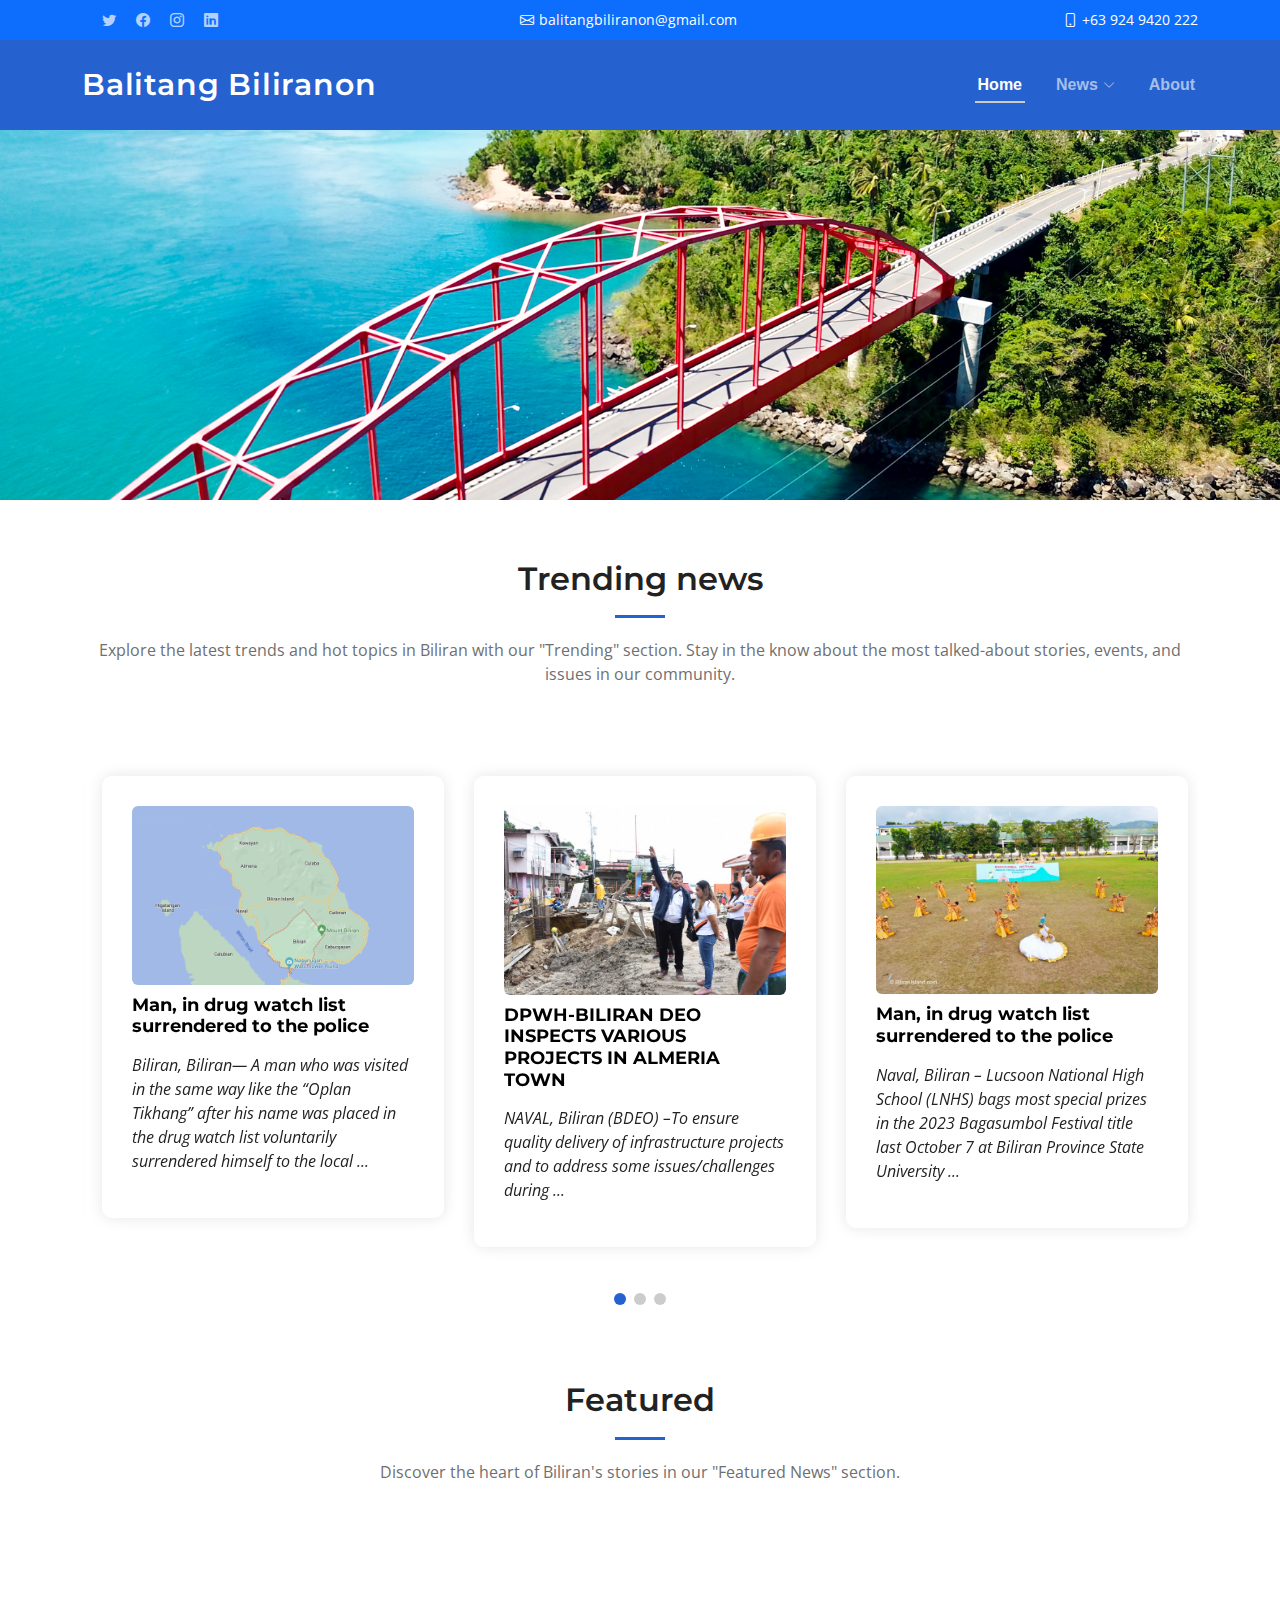
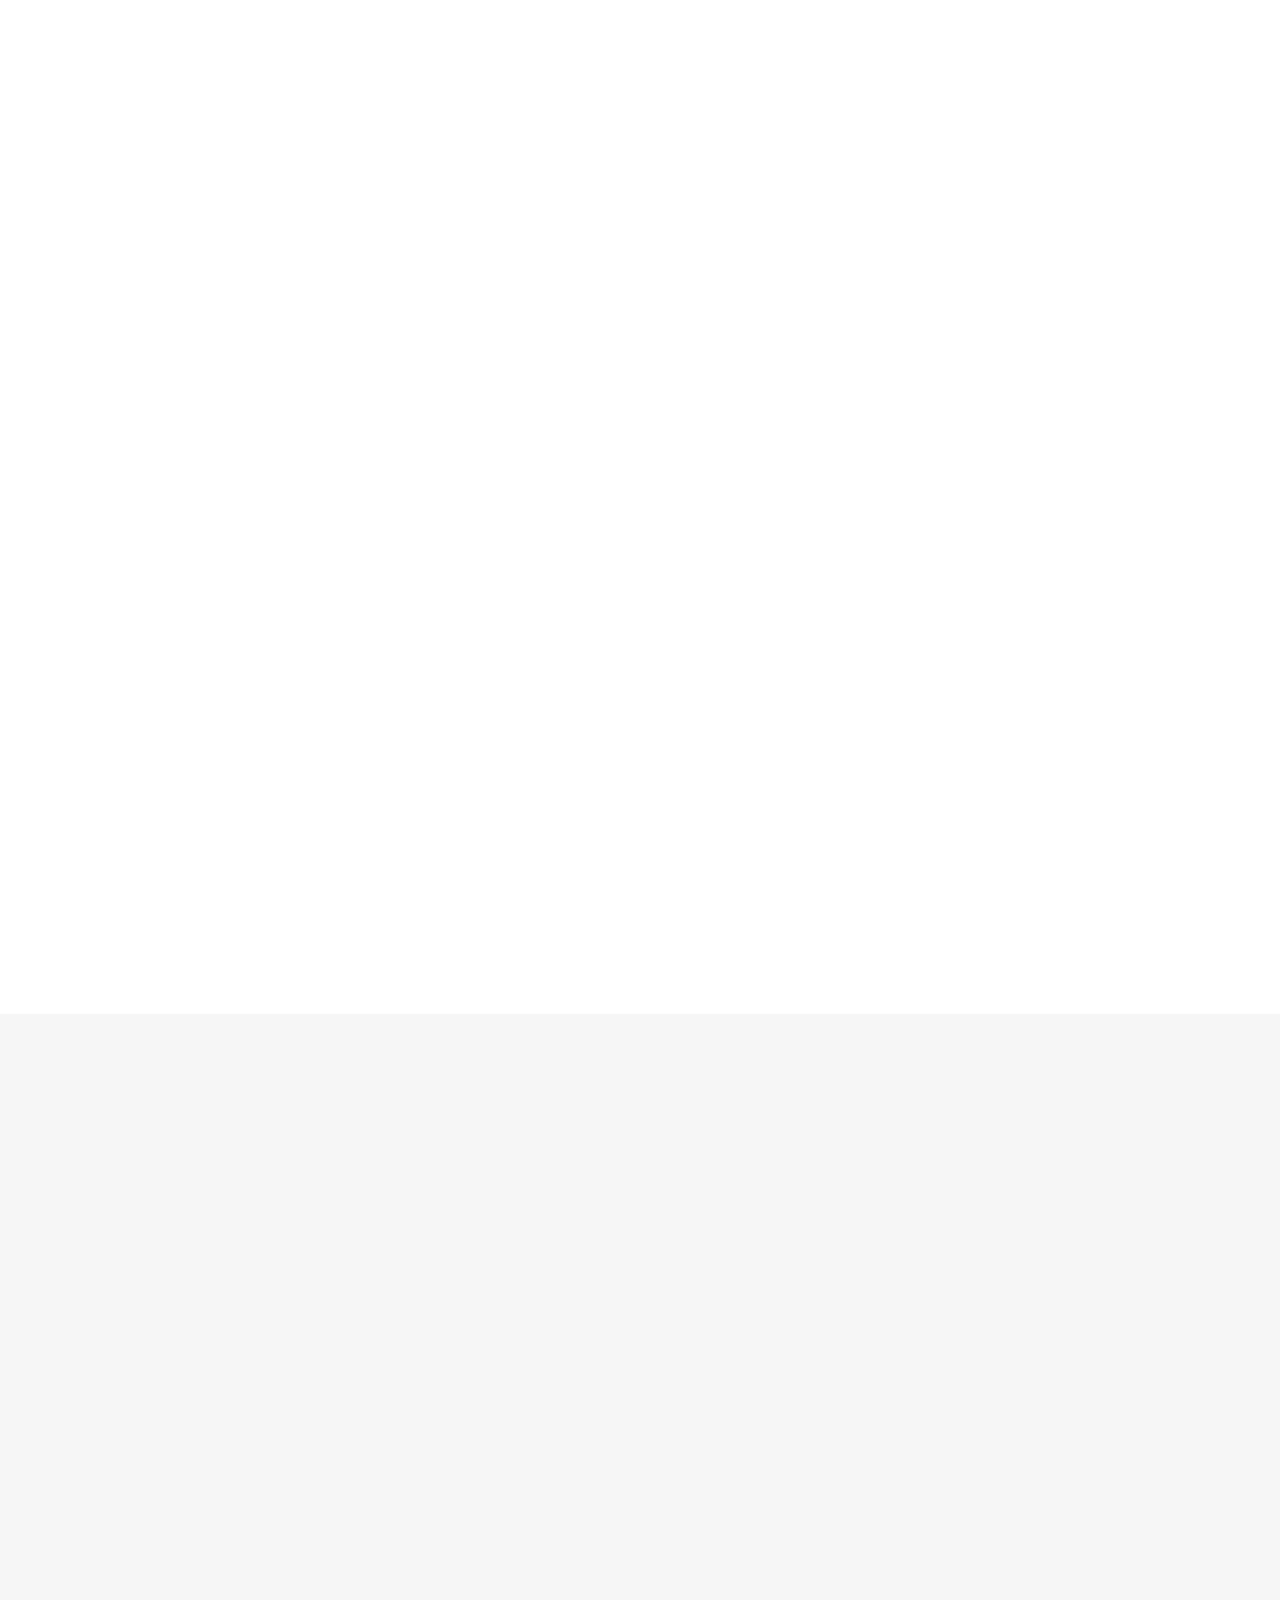
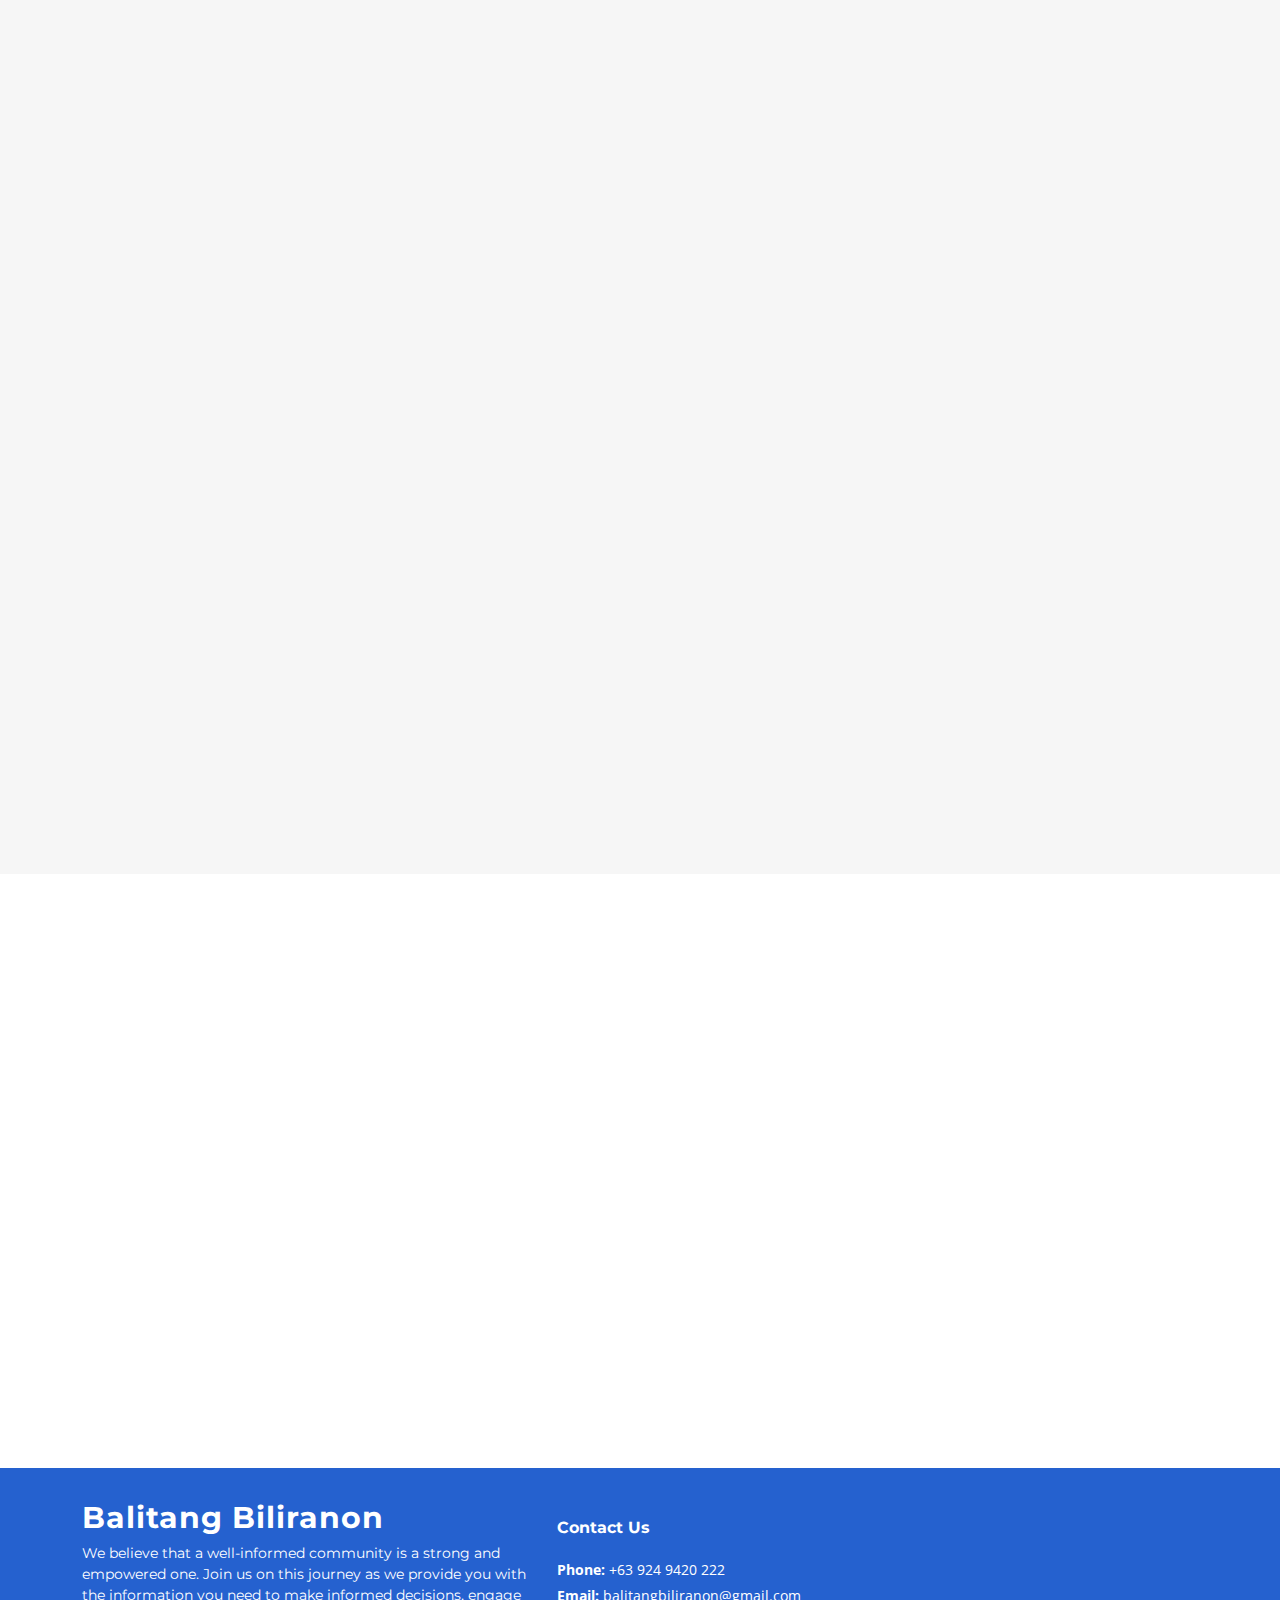
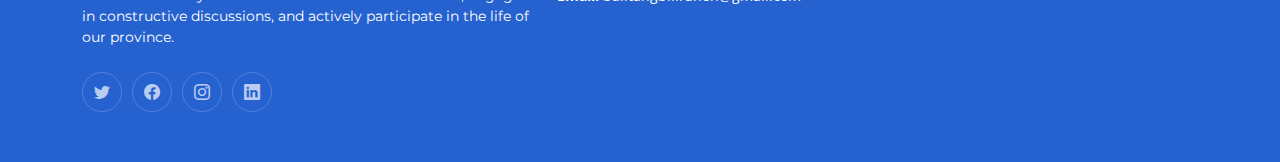
==== index.html @ 6f487ef2 "update" ====
<!DOCTYPE html>
<html lang="en">

<head>
  <meta charset="utf-8">
  <meta content="width=device-width, initial-scale=1.0" name="viewport">

  <title>Balitan Biliranon</title>
  <meta content="" name="description">
  <meta content="" name="keywords">

  <!-- Favicons -->
  <link href="assets/img/favicon.png" rel="icon">
  <link href="assets/img/apple-touch-icon.png" rel="apple-touch-icon">

  <!-- Google Fonts -->
  <link rel="preconnect" href="https://fonts.googleapis.com">
  <link rel="preconnect" href="https://fonts.gstatic.com" crossorigin>
  <link href="https://fonts.googleapis.com/css2?family=Open+Sans:ital,wght@0,300;0,400;0,500;0,600;0,700;1,300;1,400;1,600;1,700&family=Montserrat:ital,wght@0,300;0,400;0,500;0,600;0,700;1,300;1,400;1,500;1,600;1,700&family=Raleway:ital,wght@0,300;0,400;0,500;0,600;0,700;1,300;1,400;1,500;1,600;1,700&display=swap" rel="stylesheet">

  <!-- Vendor CSS Files -->
  <link href="assets/vendor/bootstrap/css/bootstrap.min.css" rel="stylesheet">
  <link href="assets/vendor/bootstrap-icons/bootstrap-icons.css" rel="stylesheet">
  <link href="assets/vendor/aos/aos.css" rel="stylesheet">
  <link href="assets/vendor/glightbox/css/glightbox.min.css" rel="stylesheet">
  <link href="assets/vendor/swiper/swiper-bundle.min.css" rel="stylesheet">

  <!-- Template Main CSS File -->
  <link href="assets/css/main.css" rel="stylesheet">


  <!-- =======================================================
  * Template Name: Impact
  * Updated: Sep 18 2023 with Bootstrap v5.3.2
  * Template URL: https://bootstrapmade.com/impact-bootstrap-business-website-template/
  * Author: BootstrapMade.com
  * License: https://bootstrapmade.com/license/
  ======================================================== -->
</head>

<body>

  <!-- ======= Header ======= -->
  <section id="topbar" class="topbar d-flex align-items-center bg-primary">
    <div class="container d-flex justify-content-center  justify-content-md-between">
      <div class="social-links d-none d-md-flex align-items-center">
        <a href="#" class="twitter"><i class="bi bi-twitter"></i></a>
        <a href="#" class="facebook"><i class="bi bi-facebook"></i></a>
        <a href="#" class="instagram"><i class="bi bi-instagram"></i></a>
        <a href="#" class="linkedin"><i class="bi bi-linkedin"></i></i></a>
      </div>
      <div class="contact-info d-flex align-items-center">
        <i class="bi bi-envelope d-flex align-items-center"><a href="probinsyangmalipayon@gmail.com">balitangbiliranon@gmail.com</a></i>
      </div>
      <div class="contact-info d-flex align-items-center">
        <i class="bi bi-phone d-flex align-items-center ms-4"><span>+63 924 9420 222</span></i>
      </div>
   
    </div>
  </section><!-- End Top Bar -->

  <header id="header" class="header d-flex align-items-center">

    <div class="container-fluid container-xl d-flex align-items-center justify-content-between">
      <a href="index.html" class="logo d-flex align-items-center">
        <!-- Uncomment the line below if you also wish to use an image logo -->
        <!-- <img src="assets/img/logo.png" alt=""> -->
        <h1>Balitang Biliranon<span></span></h1>
      </a>
      
     
      <nav id="navbar" class="navbar">
        <ul>
          <li><a href="#home">Home</a></li>
         
          <li class="dropdown"><a href="#"><span>News</span> <i class="bi bi-chevron-down dropdown-indicator"></i></a>
            <ul>
              <li><a href="#trending">Trending</a></li>
              <li><a href="#featured">Featured News</a></li>
              <li><a href="#news">All News</a></li>
            </ul>
          </li>
          <li><a href="#about">About</a></li>
        </ul>
      </nav><!-- .navbar -->

      <i class="mobile-nav-toggle mobile-nav-show bi bi-list"></i>
      <i class="mobile-nav-toggle mobile-nav-hide d-none bi bi-x"></i>

    </div>
  </header><!-- End Header -->
  <!-- End Header -->

  <main id="main">

    <!-- ======= Breadcrumbs ======= -->
    
      <div class="breadcrumbs" id="home">
      <div class="page-header d-flex align-items-center" style="background-image: url('assets/img/biliran.jpg');background-repeat: no-repeat;background-size:cover;background-position:center">
        <div class="container position-relative">
          <div class="row d-flex justify-content-center">
            <div class="col-lg-6 text-center" style="height: 250px;">
            </div>
          </div>
        </div>
      </div>

    </div><!-- End Breadcrumbs -->

     <!-- ======= Testimonials Section ======= -->
     <section id="trending" class="testimonials">
      <div class="container" data-aos="fade-up">

        <div class="section-header">
          <h2>Trending news</h2>
          <p>Explore the latest trends and hot topics in Biliran with our "Trending" section. Stay in the know about the most talked-about stories, events, and issues in our community.</p>
        </div>

        <div class="slides-3 swiper" data-aos="fade-up" data-aos-delay="100">
          <div class="swiper-wrapper">

            <div class="swiper-slide">
              <div class="testimonial-wrap">
                <div class="testimonial-item">
                  <div class="d-flex align-items-center">
                    <div class="img-fluid">
                      <a href="">
                      <img src="assets/img/news1.png" class=" flex-shrink-0 img-fluid rounded" alt="">
                      </a>
                    </div>
                    <div>
                     
                    </div>
                  </div>
                  <h3>Man, in drug watch list surrendered to the police</h3>

                  <p>
                    Biliran, Biliran— A man who was visited in the same way like the “Oplan Tikhang” after his name was placed in the drug watch list voluntarily surrendered himself to the local ...
                  </p>
                </div>
              </div>
            </div><!-- End testimonial item -->

            <div class="swiper-slide">
              <div class="testimonial-wrap">
                <div class="testimonial-item">
                  <div class="d-flex align-items-center">
                    <div class="img-fluid">
                      <a href="">
                        <img src="assets/img/news2.jpeg" class=" flex-shrink-0 img-fluid rounded" alt="">
                      </a>

                    </div>
                    <div>
                     
                    </div>
                  </div>
                  <h3>DPWH-BILIRAN DEO INSPECTS VARIOUS PROJECTS IN ALMERIA TOWN</h3>

                  <p>
                    NAVAL, Biliran (BDEO) –To ensure quality delivery of infrastructure projects and to address some issues/challenges during ...
                  </p>
                </div>
              </div>
            </div><!-- End testimonial item -->

            <div class="swiper-slide">
              <div class="testimonial-wrap">
                <div class="testimonial-item">
                  <div class="d-flex align-items-center">
                    <div class="img-fluid">
                      <a href="">
                        <img src="assets/img/news3.jpg" class=" flex-shrink-0 img-fluid rounded" alt="">
                      </a>

                    </div>
                    <div>
                     
                    </div>
                  </div>
                  <h3>Man, in drug watch list surrendered to the police</h3>

                  <p>
                    Naval, Biliran – Lucsoon National High School (LNHS) bags most special prizes in the 2023 Bagasumbol Festival title last October 7 at Biliran Province State University ...
                  </p>
                </div>
              </div>
            </div><!-- End testimonial item -->

          </div>
          <div class="swiper-pagination"></div>
        </div>

      </div>
    </section><!-- End Testimonials Section -->

    <!-- ======= Blog Section ======= -->

    <div class="section-header">
      <h2>Featured</h2>
      <p>Discover the heart of Biliran's stories in our "Featured News" section.</p>
    </div>
    <section id="featured" class="blog">
      <div class="container" data-aos="fade-up">

        <div class="row gy-4 posts-list">

          <div class="col-xl-4 col-md-6">
            <article>

              <div class="post-img">
                <img src="assets/img/news3.jpg" alt="" class="img-fluid">
              </div>

              <p class="post-category">Entertainment</p>

              <h2 class="title">
                <a href="blog-details.html">LNHS wins most special awards in Bagasumbol Festival 2023</a>
              </h2>

              <div class="d-flex align-items-center">
                <div class="post-meta">
                  <p class="post-date">
                    <time datetime="2022-01-01">Feb 14, 2022</time>
                  </p>
                </div>
              </div>

            </article>
          </div><!-- End post list item -->

          <div class="col-xl-4 col-md-6">
            <article>

              <div class="post-img">
                <img src="assets/img/news2.jpeg" alt="" class="img-fluid">
              </div>

              <p class="post-category">Politics</p>

              <h2 class="title">
                <a href="blog-details.html">DPWH-BILIRAN DEO INSPECTS VARIOUS PROJECTS IN ALMERIA TOWN</a>
              </h2>

              <div class="d-flex align-items-center">
                <div class="post-meta">
                  <p class="post-date">
                    <time datetime="2022-01-01">Feb 14, 2022</time>
                  </p>
                </div>
              </div>

            </article>
          </div><!-- End post list item -->

          <div class="col-xl-4 col-md-6">
            <article>

              <div class="post-img">
                <img src="assets/img/news1.png" alt="" class="img-fluid">
              </div>

              <p class="post-category">Crime news</p>

              <h2 class="title">
                <a href="blog-details.html">Man, in drug watch list surrendered to the police</a>
              </h2>

              <div class="d-flex align-items-center">
                <div class="post-meta">
                  <p class="post-date">
                    <time datetime="2022-01-01">Feb 14, 2022</time>
                  </p>
                </div>
              </div>

            </article>
          </div><!-- End post list item -->

          <div class="col-xl-4 col-md-6">
            <article>

              <div class="post-img">
                <img src="assets/img/news3.jpg" alt="" class="img-fluid">
              </div>

              <p class="post-category">Entertainment</p>

              <h2 class="title">
                <a href="blog-details.html">LNHS wins most special awards in Bagasumbol Festival 2023</a>
              </h2>

              <div class="d-flex align-items-center">
                <div class="post-meta">
                  <p class="post-date">
                    <time datetime="2022-01-01">Feb 14, 2022</time>
                  </p>
                </div>
              </div>

            </article>
          </div><!-- End post list item -->

          <div class="col-xl-4 col-md-6">
            <article>

              <div class="post-img">
                <img src="assets/img/news2.jpeg" alt="" class="img-fluid">
              </div>

              <p class="post-category">Politics</p>

              <h2 class="title">
                <a href="blog-details.html">DPWH-BILIRAN DEO INSPECTS VARIOUS PROJECTS IN ALMERIA TOWN</a>
              </h2>

              <div class="d-flex align-items-center">
                <div class="post-meta">
                  <p class="post-date">
                    <time datetime="2022-01-01">Feb 14, 2022</time>
                  </p>
                </div>
              </div>

            </article>
          </div><!-- End post list item -->

          <div class="col-xl-4 col-md-6">
            <article>

              <div class="post-img">
                <img src="assets/img/news1.png" alt="" class="img-fluid">
              </div>

              <p class="post-category">Crime news</p>

              <h2 class="title">
                <a href="blog-details.html">Man, in drug watch list surrendered to the police</a>
              </h2>

              <div class="d-flex align-items-center">
                <div class="post-meta">
                  <p class="post-date">
                    <time datetime="2022-01-01">Feb 14, 2022</time>
                  </p>
                </div>
              </div>

            </article>
          </div><!-- End post list item -->


      
          
        </div><!-- End blog posts list -->


      </div>
    </section><!-- End Blog Section -->

     <!-- ======= Our Services Section ======= -->
     <section id="news" class="services sections-bg">
      <div class="container" data-aos="fade-up">

        <div class="section-header">
          <h2>All News</h2>
          <p>Our "All News" section is your source for an extensive collection of stories that covers all things within Biliran province.</p>
        </div>

        <div class="row gy-4" data-aos="fade-up" data-aos-delay="100">

          <div class="col-lg-4 col-md-6">
            <div class="service-item  position-relative">
              <div class="post-img">
                <a href="">
                  <img src="assets/img/news3.jpg" class="img-fluid rounded" alt="">
                </a>
              </div>
              <h3 class="mt-3">LNHS wins most special awards in Bagasumbol Festival 2023</h3>
              <p>  Naval, Biliran – Lucsoon National High School (LNHS) bags most special prizes in the 2023 Bagasumbol Festival title last October 7 at Biliran Province State University ...</p>
              <a href="blog-details.html" class="readmore stretched-link">Read more <i class="bi bi-arrow-right"></i></a>
            </div>
          </div><!-- End Service Item -->

          <div class="col-lg-4 col-md-6">
            <div class="service-item  position-relative">
              <div class="post-img">
                <a href="">
                  <img src="assets/img/news3.jpg" class="img-fluid rounded" alt="">
                </a>
              </div>
              <h3 class="mt-3">LNHS wins most special awards in Bagasumbol Festival 2023</h3>
              <p>  Naval, Biliran – Lucsoon National High School (LNHS) bags most special prizes in the 2023 Bagasumbol Festival title last October 7 at Biliran Province State University ...</p>
              <a href="blog-details.html" class="readmore stretched-link">Read more <i class="bi bi-arrow-right"></i></a>
            </div>
          </div><!-- End Service Item -->

          <div class="col-lg-4 col-md-6">
            <div class="service-item  position-relative">
              <div class="post-img">
                <a href="">
                  <img src="assets/img/news3.jpg" class="img-fluid rounded" alt="">
                </a>
              </div>
              <h3 class="mt-3">LNHS wins most special awards in Bagasumbol Festival 2023</h3>
              <p>  Naval, Biliran – Lucsoon National High School (LNHS) bags most special prizes in the 2023 Bagasumbol Festival title last October 7 at Biliran Province State University ...</p>
              <a href="blog-details.html" class="readmore stretched-link">Read more <i class="bi bi-arrow-right"></i></a>
            </div>
          </div><!-- End Service Item -->

          <div class="col-lg-4 col-md-6">
            <div class="service-item  position-relative">
              <div class="post-img">
                <a href="">
                  <img src="assets/img/news3.jpg" class="img-fluid rounded" alt="">
                </a>
              </div>
              <h3 class="mt-3">LNHS wins most special awards in Bagasumbol Festival 2023</h3>
              <p>  Naval, Biliran – Lucsoon National High School (LNHS) bags most special prizes in the 2023 Bagasumbol Festival title last October 7 at Biliran Province State University ...</p>
              <a href="blog-details.html" class="readmore stretched-link">Read more <i class="bi bi-arrow-right"></i></a>
            </div>
          </div><!-- End Service Item -->

          <div class="col-lg-4 col-md-6">
            <div class="service-item  position-relative">
              <div class="post-img">
                <a href="">
                  <img src="assets/img/news3.jpg" class="img-fluid rounded" alt="">
                </a>
              </div>
              <h3 class="mt-3">LNHS wins most special awards in Bagasumbol Festival 2023</h3>
              <p>  Naval, Biliran – Lucsoon National High School (LNHS) bags most special prizes in the 2023 Bagasumbol Festival title last October 7 at Biliran Province State University ...</p>
              <a href="blog-details.html" class="readmore stretched-link">Read more <i class="bi bi-arrow-right"></i></a>
            </div>
          </div><!-- End Service Item -->

          <div class="col-lg-4 col-md-6">
            <div class="service-item  position-relative">
              <div class="post-img">
                <a href="">
                  <img src="assets/img/news3.jpg" class="img-fluid rounded" alt="">
                </a>
              </div>
              <h3 class="mt-3">LNHS wins most special awards in Bagasumbol Festival 2023</h3>
              <p>  Naval, Biliran – Lucsoon National High School (LNHS) bags most special prizes in the 2023 Bagasumbol Festival title last October 7 at Biliran Province State University ...</p>
              <a href="blog-details.html" class="readmore stretched-link">Read more <i class="bi bi-arrow-right"></i></a>
            </div>
          </div><!-- End Service Item -->

        </div>

      </div>
    </section><!-- End Our Services Section -->

    <!-- ======= About Us Section ======= -->
    <section id="about" class="about">
      <div class="container" data-aos="fade-up">

        <div class="section-header">
          <h2>About Us</h2>
          <p>Welcome to Balitang Biliran, your trusted source for the latest news and updates from the beautiful province of Biliran. We are dedicated to bringing you timely and accurate news coverage, spotlighting the heart and soul of this vibrant community.</p>
       
         
        </div>
        <div class="section-body text-secondary">
          <h5>What We Cover</h5>
          <ul class="fs-5 lh-lg">
            <li>Local News: Stay up to date with the latest developments in Biliran, from local government updates to community events and initiatives.</li>
            <li>Regional Highlights: We keep you informed about broader regional issues that affect our province and its people.</li>
            <li>National Relevance: Our coverage extends to national news that has an impact on Biliran and its residents.</li>
            <li>Community Voices: We value the stories and voices of our community members, showcasing the diversity and richness of Biliran's culture.</li>
          </ul>
        </div>

      </div>
    </section><!-- End About Us Section -->

  </main><!-- End #main -->

  <!-- ======= Footer ======= -->
  <footer id="footer" class="footer">

    <div class="container">
      <div class="row gy-4">
        <div class="col-lg-5 col-md-12 footer-info">
          <a href="index.html" class="logo d-flex align-items-center">
            <span>Balitang Biliranon</span>
          </a>
          <p>We believe that a well-informed community is a strong and empowered one. Join us on this journey as we provide you with the information you need to make informed decisions, engage in constructive discussions, and actively participate in the life of our province.</p>
          <div class="social-links d-flex mt-4">
            <a href="#" class="twitter"><i class="bi bi-twitter"></i></a>
            <a href="#" class="facebook"><i class="bi bi-facebook"></i></a>
            <a href="#" class="instagram"><i class="bi bi-instagram"></i></a>
            <a href="#" class="linkedin"><i class="bi bi-linkedin"></i></a>
          </div>
        </div>

   

        <div class="col-lg-3 col-md-12 footer-contact text-center text-md-start">
          <h4>Contact Us</h4>
          <p>
            
            <strong>Phone:</strong> +63 924 9420 222<br>
            <strong>Email:</strong> balitangbiliranon@gmail.com<br>
          </p>

        </div>

      </div>
    </div>
<!-- 
    <div class="container mt-4">
      <div class="copyright">
        &copy; Copyright <strong><span>Impact</span></strong>. All Rights Reserved
      </div>
      <div class="credits"> -->
        <!-- All the links in the footer should remain intact. -->
        <!-- You can delete the links only if you purchased the pro version. -->
        <!-- Licensing information: https://bootstrapmade.com/license/ -->
        <!-- Purchase the pro version with working PHP/AJAX contact form: https://bootstrapmade.com/impact-bootstrap-business-website-template/ -->
        <!-- Designed by <a href="https://bootstrapmade.com/">BootstrapMade</a>
      </div>
    </div> -->

  </footer><!-- End Footer -->
  <!-- End Footer -->

  <!-- <a href="#" class="scroll-top d-flex align-items-center justify-content-center border shadow"><i class="bi bi-arrow-up-short text-danger"></i></a> -->

  <!-- <div id="preloader"></div> -->

  <!-- Vendor JS Files -->
  <script src="assets/vendor/bootstrap/js/bootstrap.bundle.min.js"></script>
  <script src="assets/vendor/aos/aos.js"></script>
  <script src="assets/vendor/glightbox/js/glightbox.min.js"></script>
  <script src="assets/vendor/purecounter/purecounter_vanilla.js"></script>
  <script src="assets/vendor/swiper/swiper-bundle.min.js"></script>
  <script src="assets/vendor/isotope-layout/isotope.pkgd.min.js"></script>
  <script src="assets/vendor/php-email-form/validate.js"></script>

  <!-- Template Main JS File -->
  <script src="assets/js/main.js"></script>

</body>

</html>
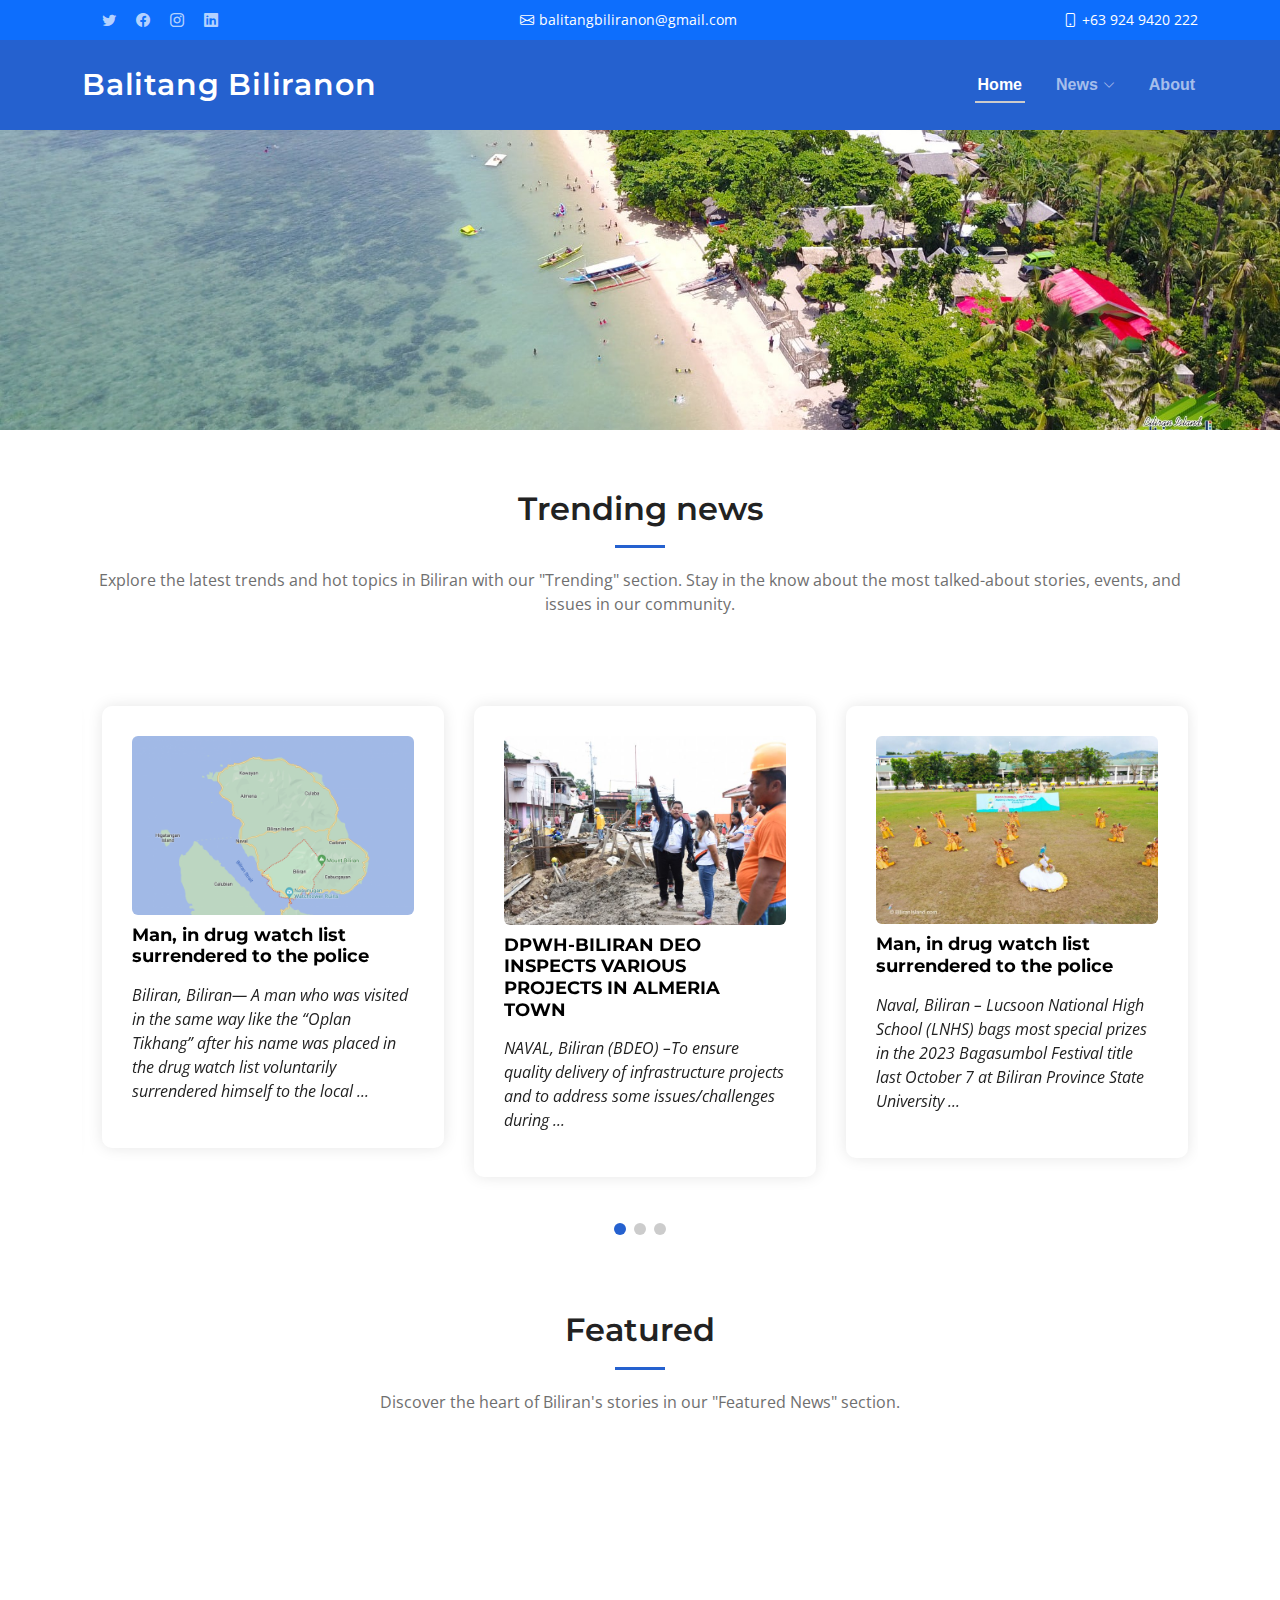
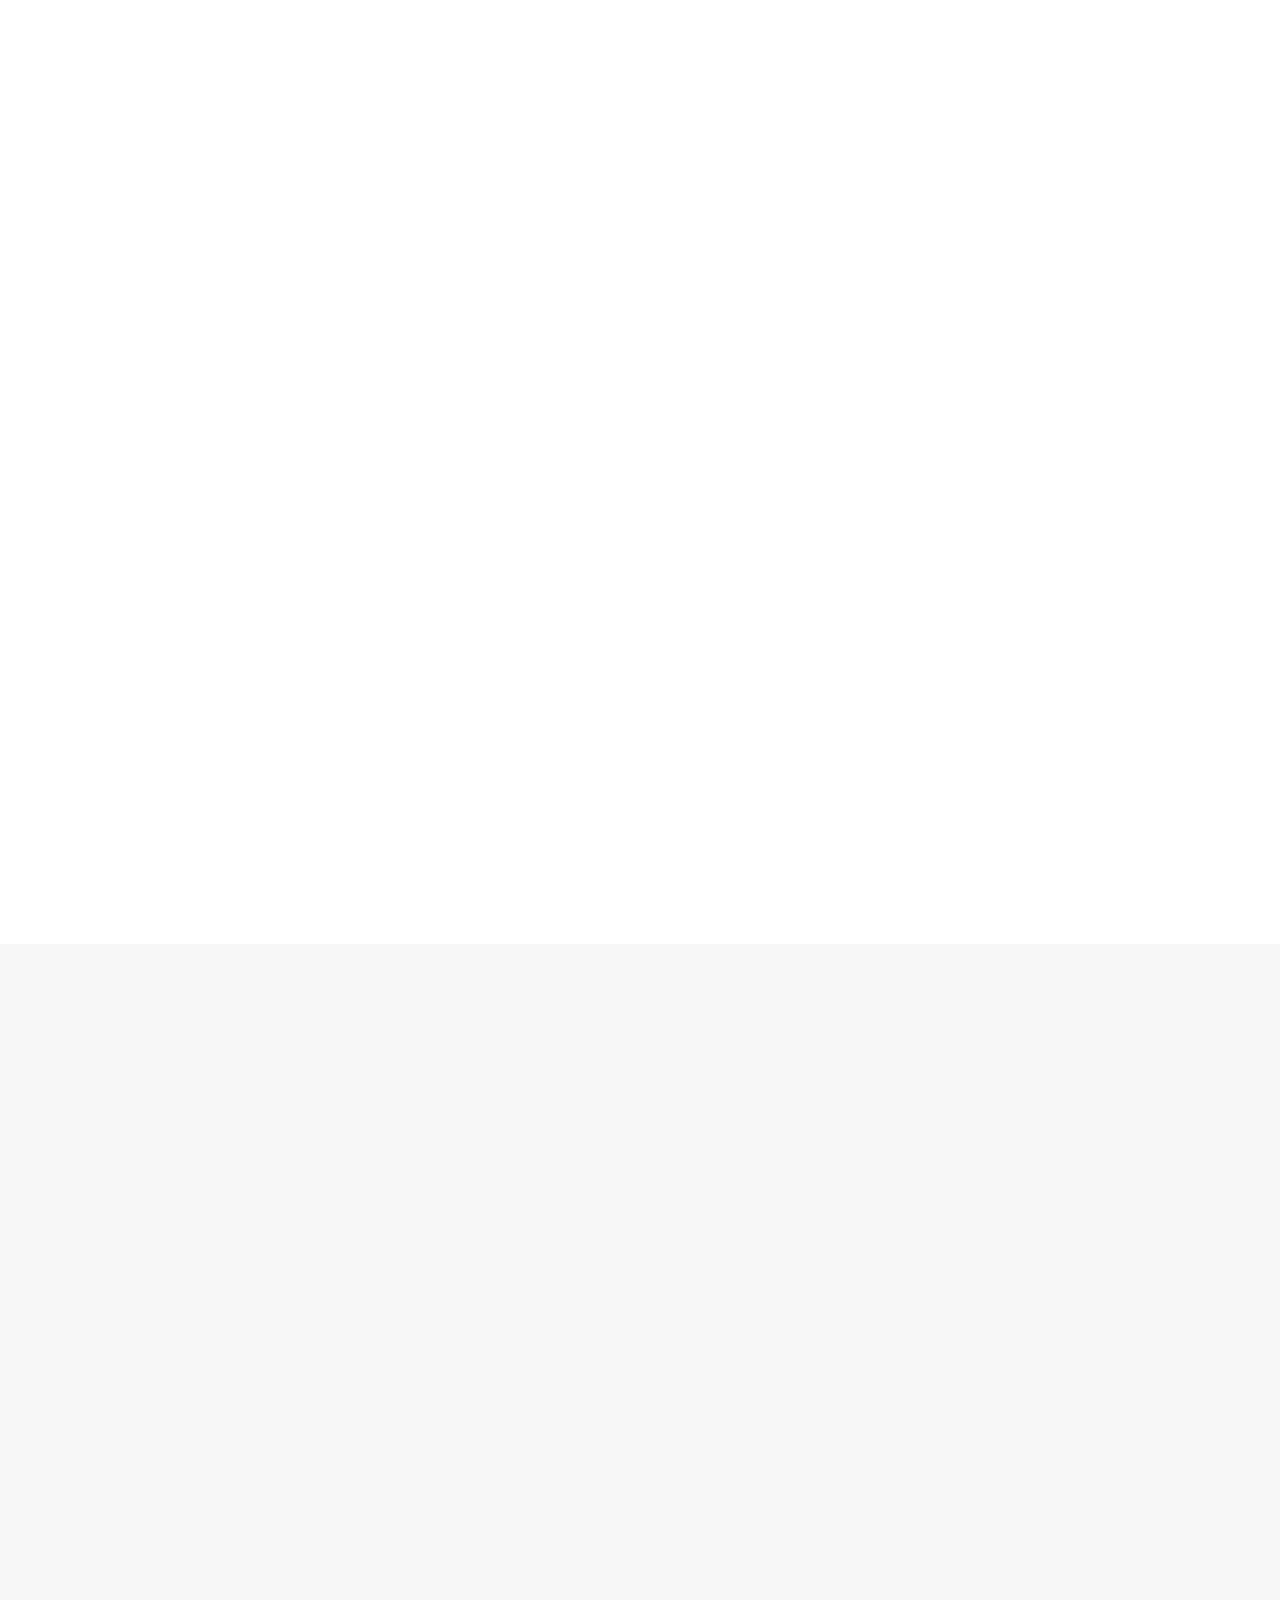
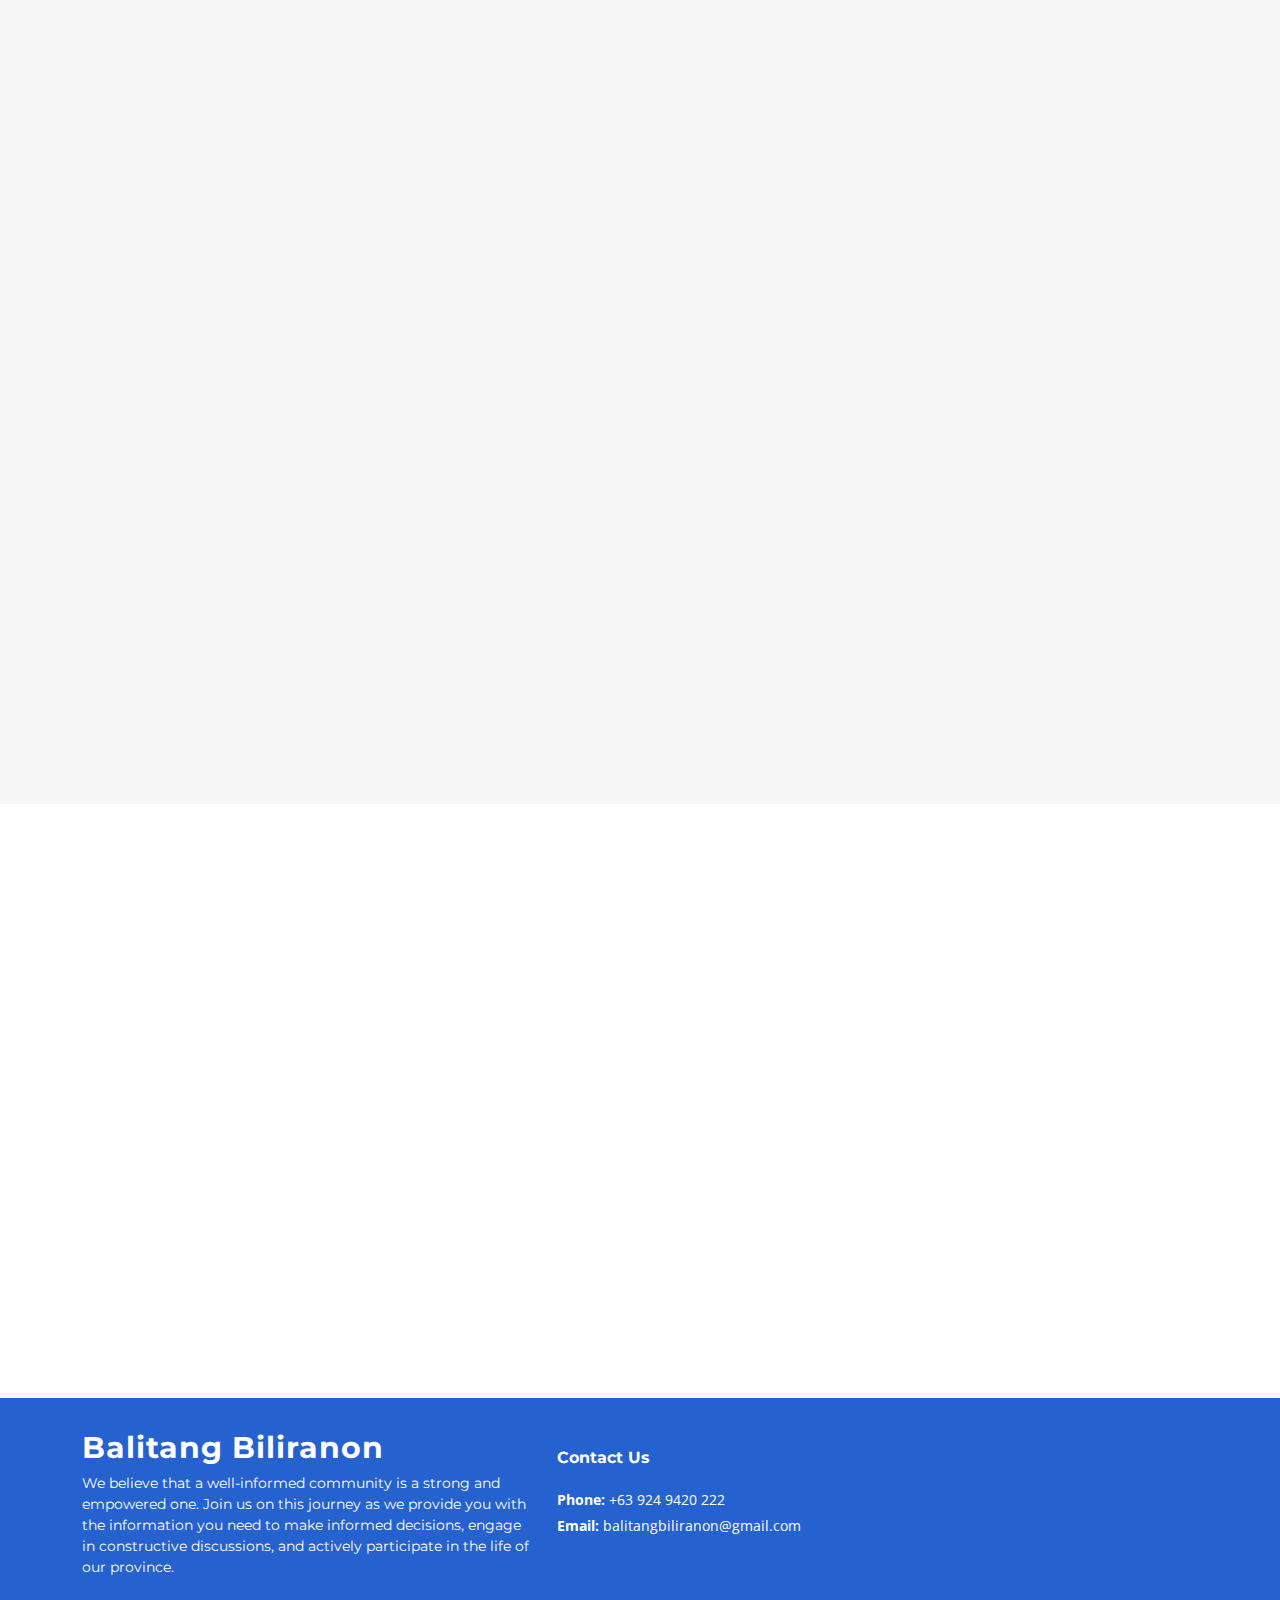
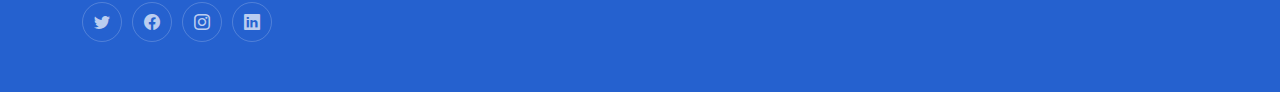
==== commit e7b3a96e: "update" ====
--- a/index.html
+++ b/index.html
@@ -94,18 +94,19 @@
   <main id="main">
 
     <!-- ======= Breadcrumbs ======= -->
-    
-      <div class="breadcrumbs" id="home">
-      <div class="page-header d-flex align-items-center" style="background-image: url('assets/img/biliran.jpg');background-repeat: no-repeat;background-size:cover;background-position:center">
-        <div class="container position-relative">
-          <div class="row d-flex justify-content-center">
-            <div class="col-lg-6 text-center" style="height: 250px;">
-            </div>
+  <div class="breadcrumbs" id="home">
+    <div class="page-header d-flex align-items-center" style="background-image: url('assets/img/biliran6.jpg'); background-repeat: no-repeat; background-size: cover; width: auto; height: 300px;">
+      <div class="container position-relative">
+        <div class="row d-flex justify-content-center">
+          <div class="col-lg-6 text-center">
+            <!-- Your content here -->
           </div>
         </div>
       </div>
-
-    </div><!-- End Breadcrumbs -->
+    </div>
+  </div><!-- End Breadcrumbs -->
+
+
 
      <!-- ======= Testimonials Section ======= -->
      <section id="trending" class="testimonials">
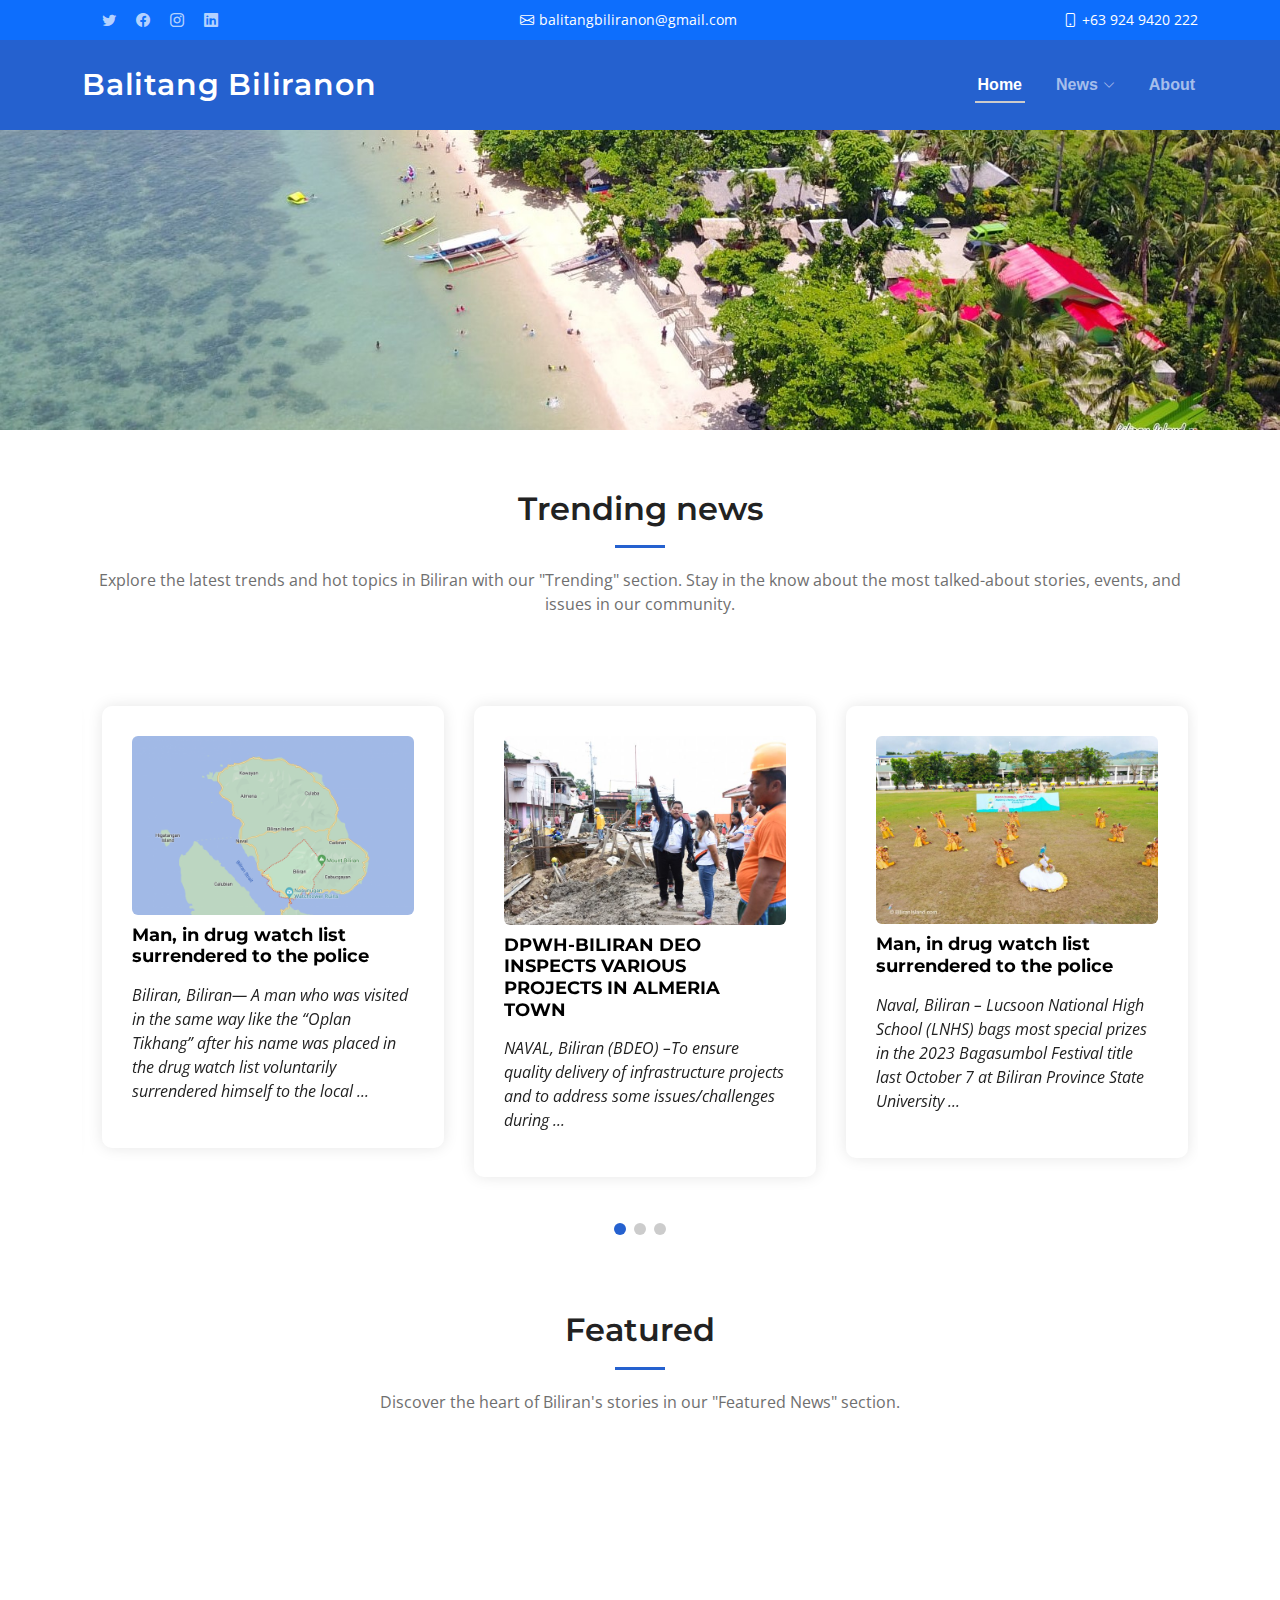
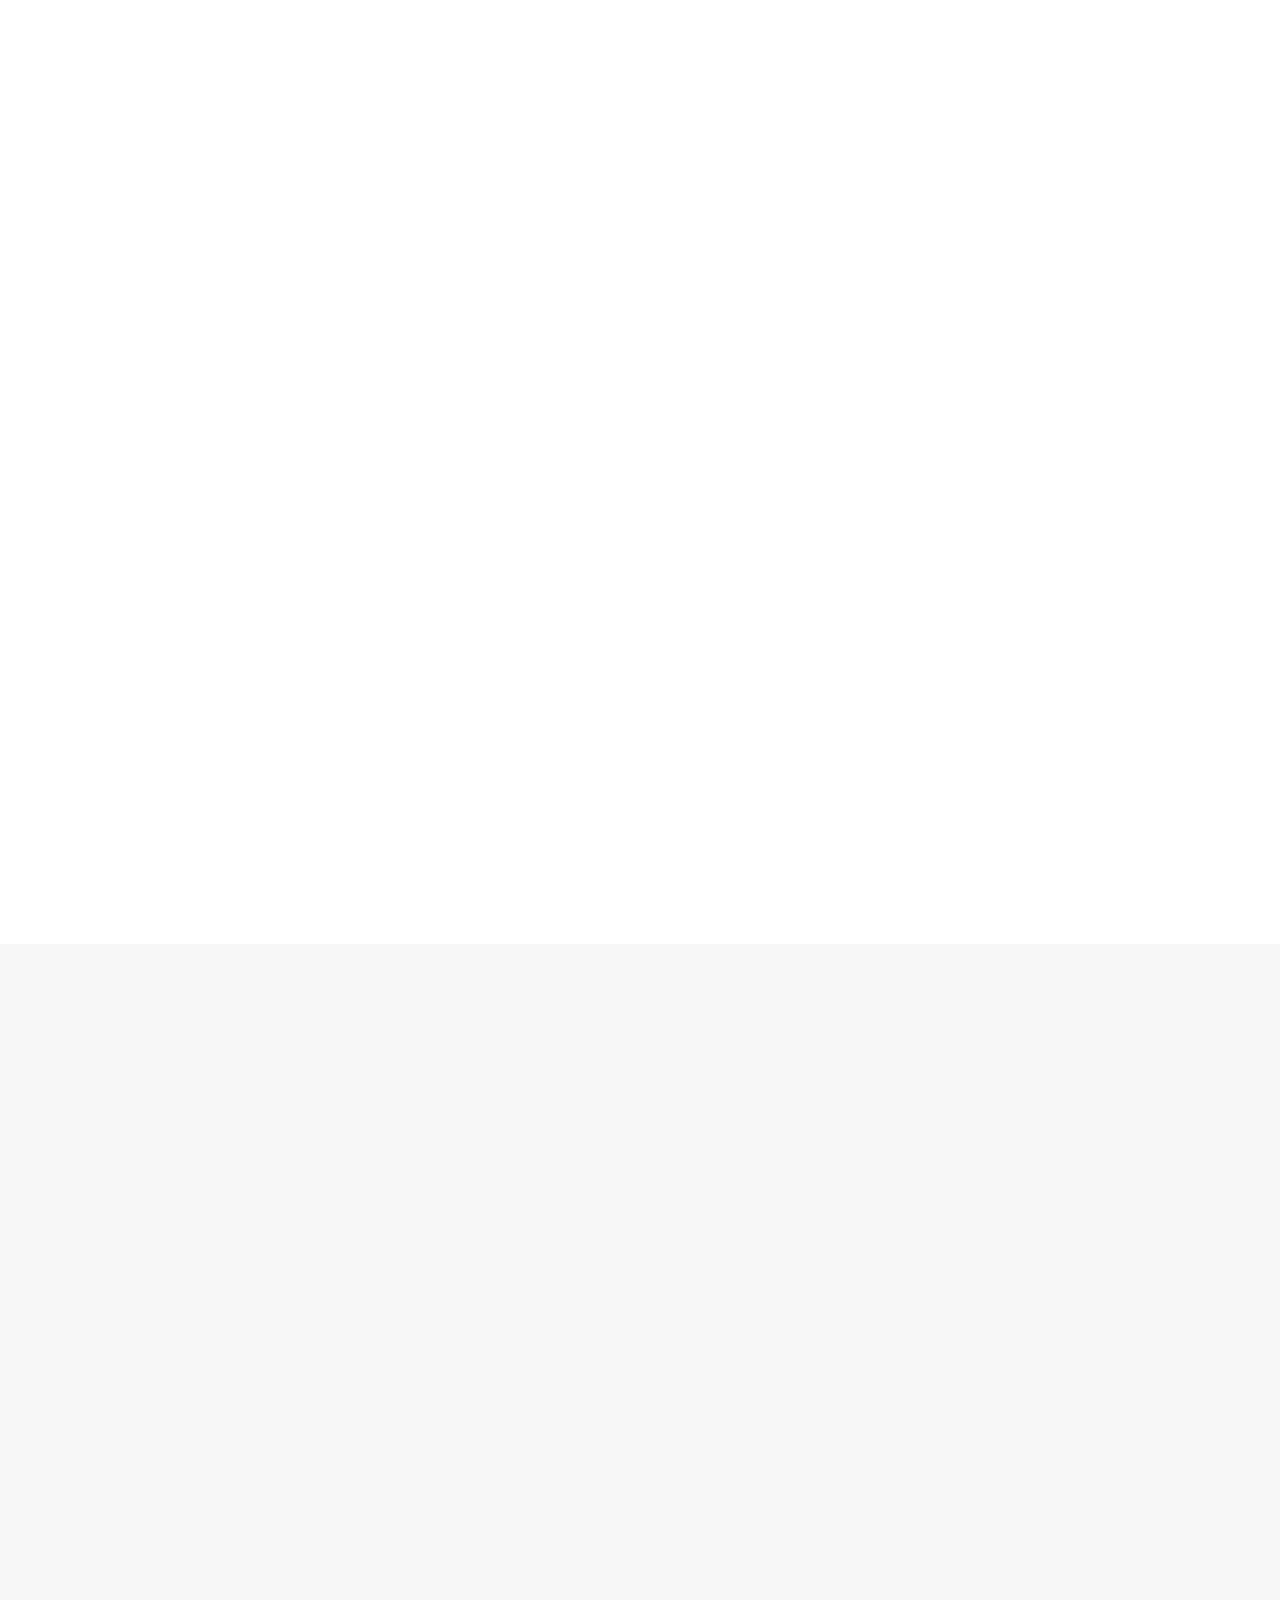
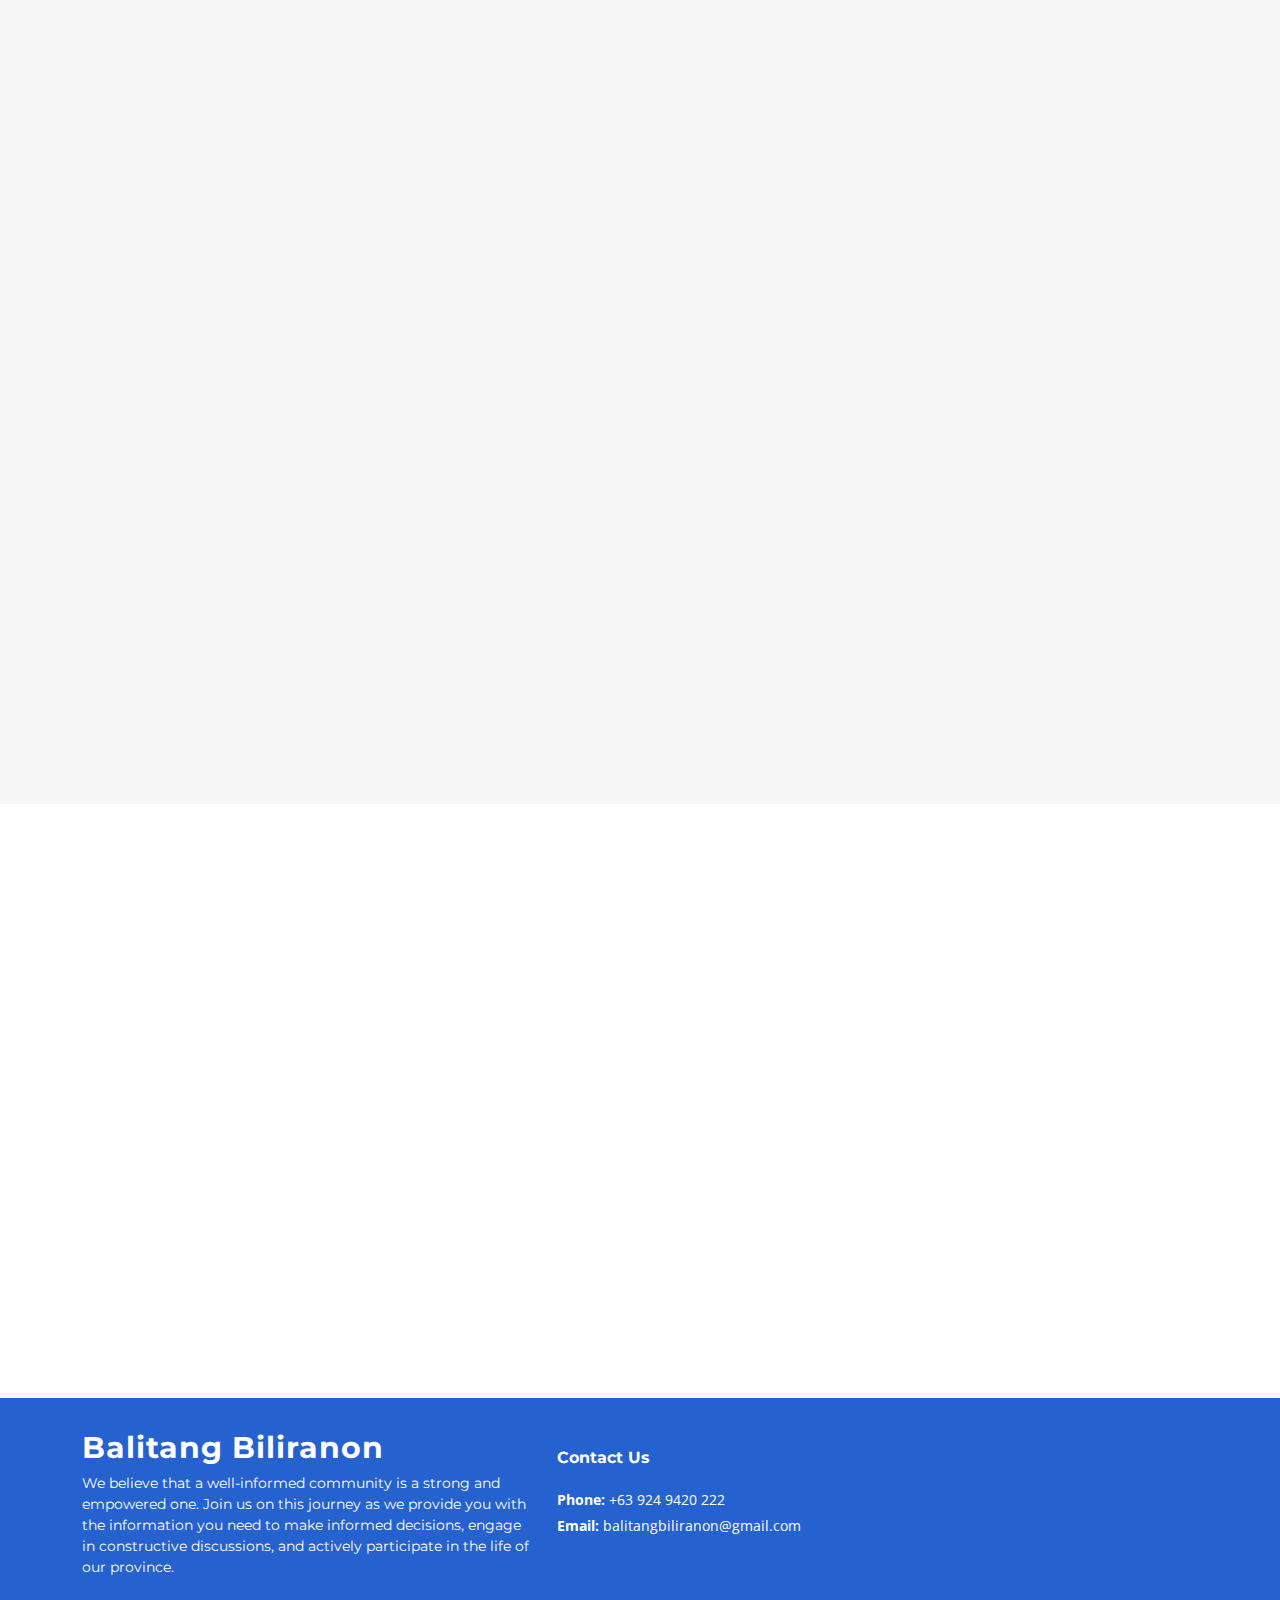
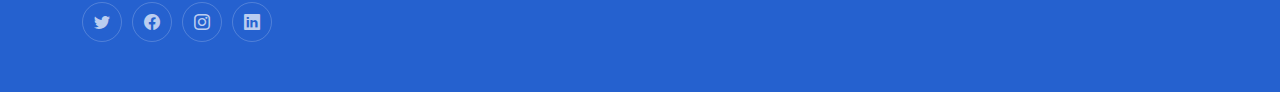
==== commit 01749223: "update" ====
--- a/index.html
+++ b/index.html
@@ -120,23 +120,41 @@
         <div class="slides-3 swiper" data-aos="fade-up" data-aos-delay="100">
           <div class="swiper-wrapper">
 
+           
+            <div class="swiper-slide">
+              
+              <div class="testimonial-wrap">
+                <div class="testimonial-item">
+                  <div class="d-flex align-items-center">
+                    <div class="img-fluid">
+                      <a href="blog-details.html">
+                      <img src="assets/img/news1.png" class=" flex-shrink-0 img-fluid rounded" alt="">
+                      </a>
+                    </div>
+                  </div>
+                  <h3>Man, in drug watch list surrendered to the police</h3>
+
+                  <p>
+                    Biliran, Biliran— A man who was visited in the same way like the “Oplan Tikhang” after his name was placed in the drug watch list voluntarily surrendered himself to the local ...
+                  </p>
+                </div>
+              </div>
+            </div><!-- End testimonial item -->
+
             <div class="swiper-slide">
               <div class="testimonial-wrap">
                 <div class="testimonial-item">
                   <div class="d-flex align-items-center">
                     <div class="img-fluid">
-                      <a href="">
-                      <img src="assets/img/news1.png" class=" flex-shrink-0 img-fluid rounded" alt="">
+                      <a href="blog-details.html">
+                        <img src="assets/img/news2.jpeg" class=" flex-shrink-0 img-fluid rounded" alt="">
                       </a>
                     </div>
-                    <div>
-                     
-                    </div>
                   </div>
-                  <h3>Man, in drug watch list surrendered to the police</h3>
+                  <h3>DPWH-BILIRAN DEO INSPECTS VARIOUS PROJECTS IN ALMERIA TOWN</h3>
 
                   <p>
-                    Biliran, Biliran— A man who was visited in the same way like the “Oplan Tikhang” after his name was placed in the drug watch list voluntarily surrendered himself to the local ...
+                    NAVAL, Biliran (BDEO) –To ensure quality delivery of infrastructure projects and to address some issues/challenges during ...
                   </p>
                 </div>
               </div>
@@ -147,40 +165,12 @@
                 <div class="testimonial-item">
                   <div class="d-flex align-items-center">
                     <div class="img-fluid">
-                      <a href="">
-                        <img src="assets/img/news2.jpeg" class=" flex-shrink-0 img-fluid rounded" alt="">
-                      </a>
-
-                    </div>
-                    <div>
-                     
-                    </div>
-                  </div>
-                  <h3>DPWH-BILIRAN DEO INSPECTS VARIOUS PROJECTS IN ALMERIA TOWN</h3>
-
-                  <p>
-                    NAVAL, Biliran (BDEO) –To ensure quality delivery of infrastructure projects and to address some issues/challenges during ...
-                  </p>
-                </div>
-              </div>
-            </div><!-- End testimonial item -->
-
-            <div class="swiper-slide">
-              <div class="testimonial-wrap">
-                <div class="testimonial-item">
-                  <div class="d-flex align-items-center">
-                    <div class="img-fluid">
-                      <a href="">
+                      <a href="blog-details.html">
                         <img src="assets/img/news3.jpg" class=" flex-shrink-0 img-fluid rounded" alt="">
                       </a>
-
-                    </div>
-                    <div>
-                     
                     </div>
                   </div>
                   <h3>Man, in drug watch list surrendered to the police</h3>
-
                   <p>
                     Naval, Biliran – Lucsoon National High School (LNHS) bags most special prizes in the 2023 Bagasumbol Festival title last October 7 at Biliran Province State University ...
                   </p>
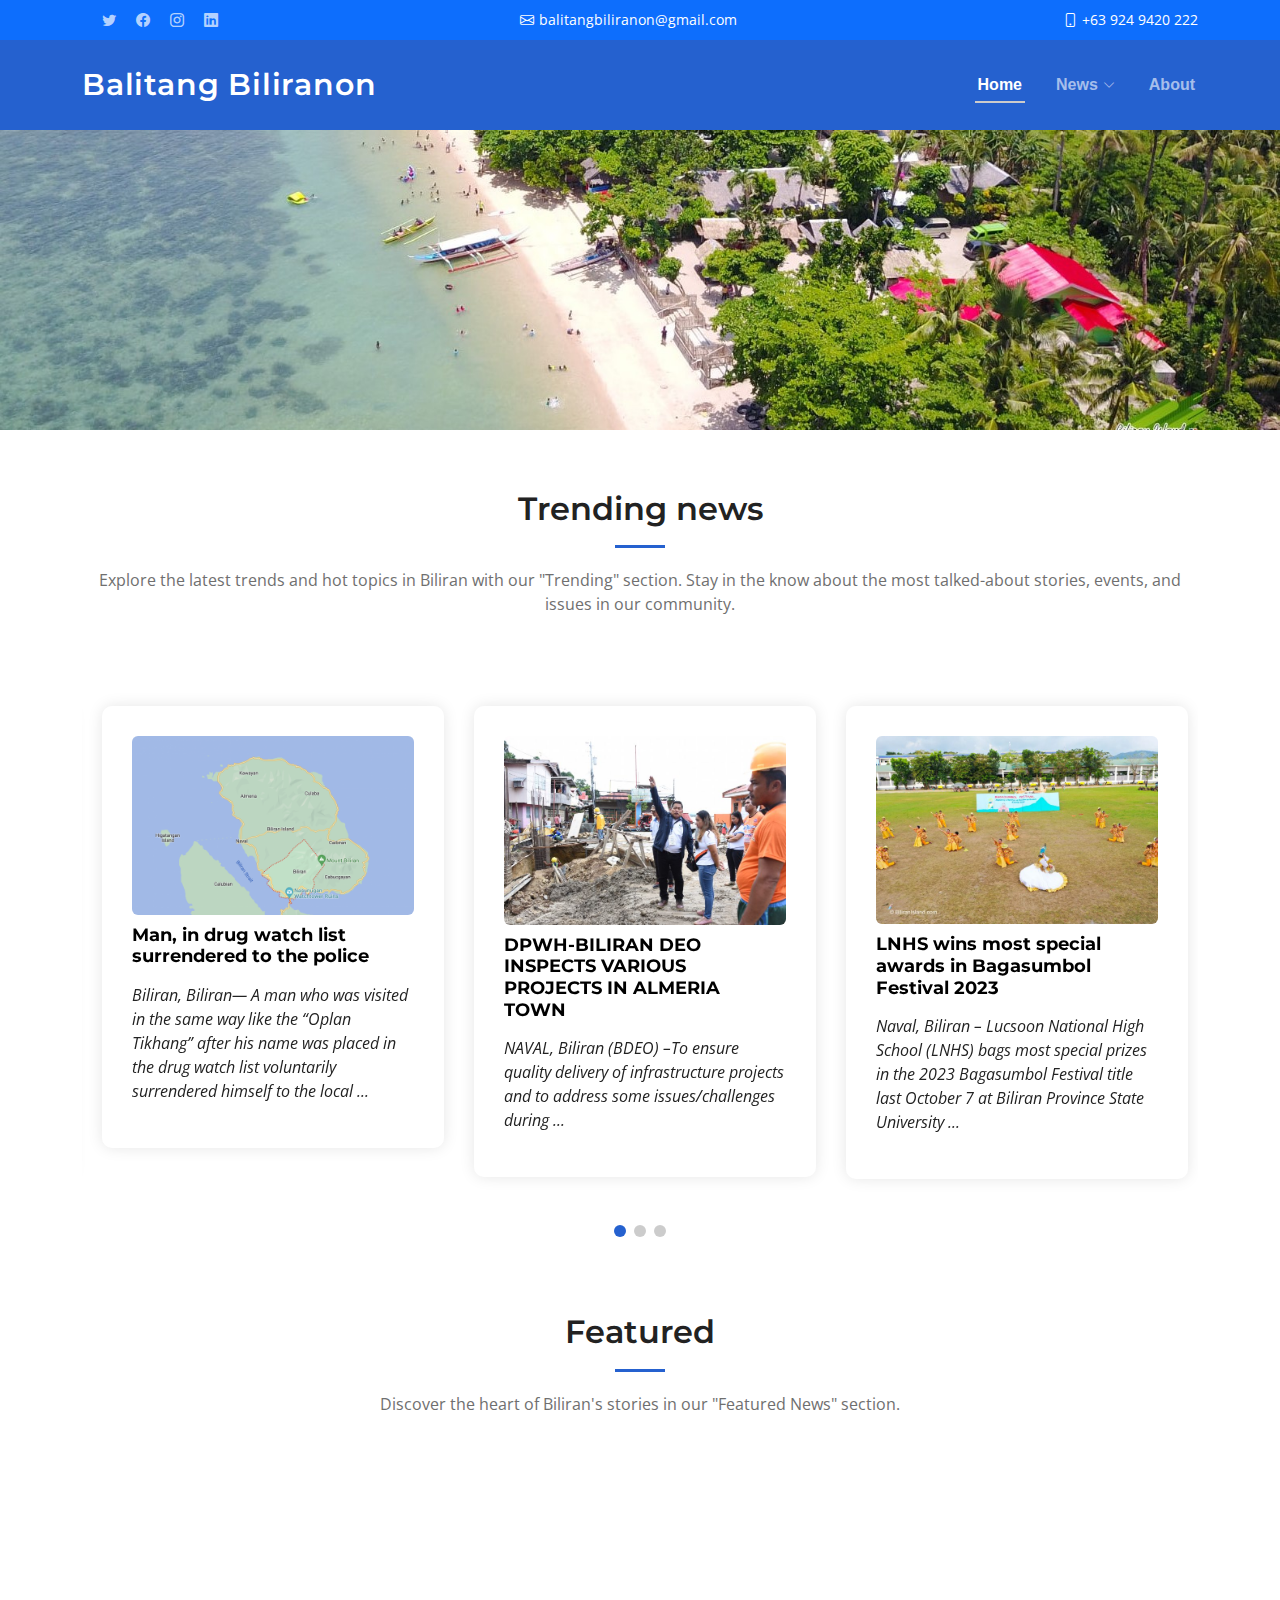
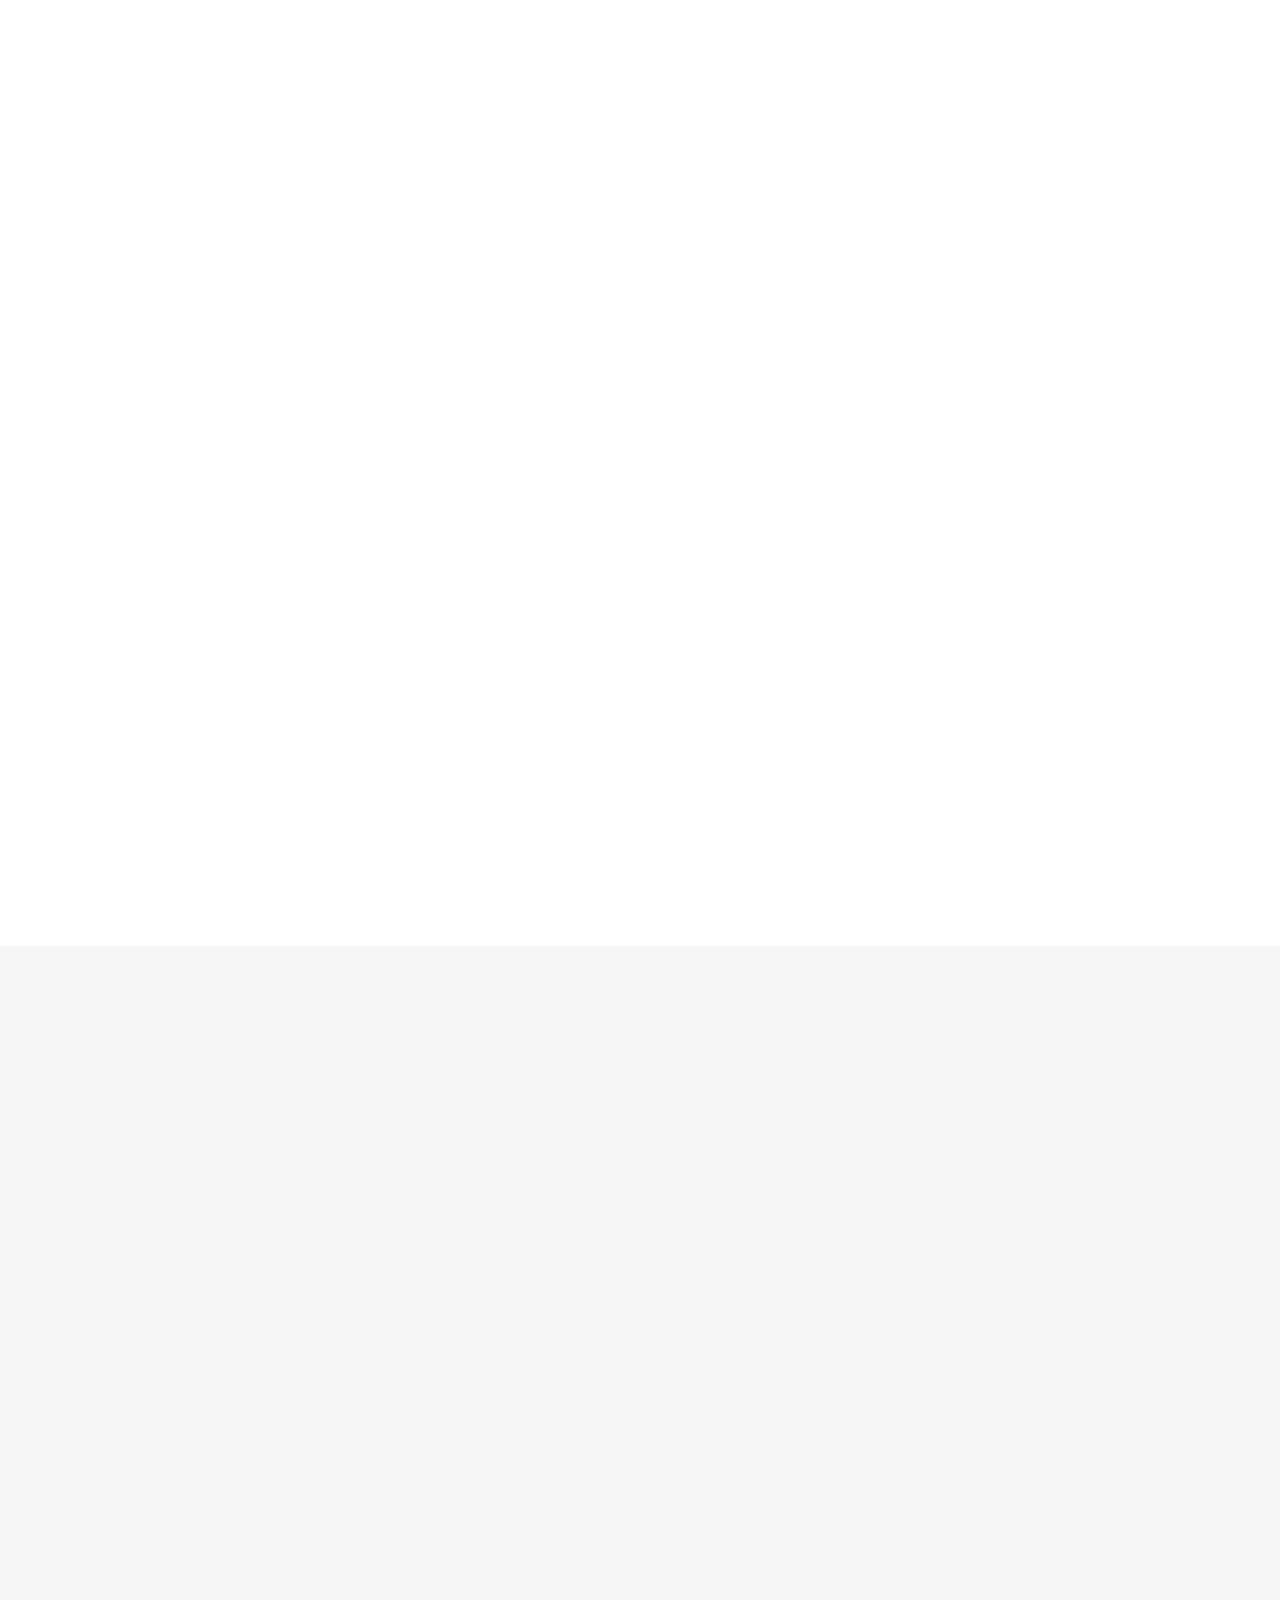
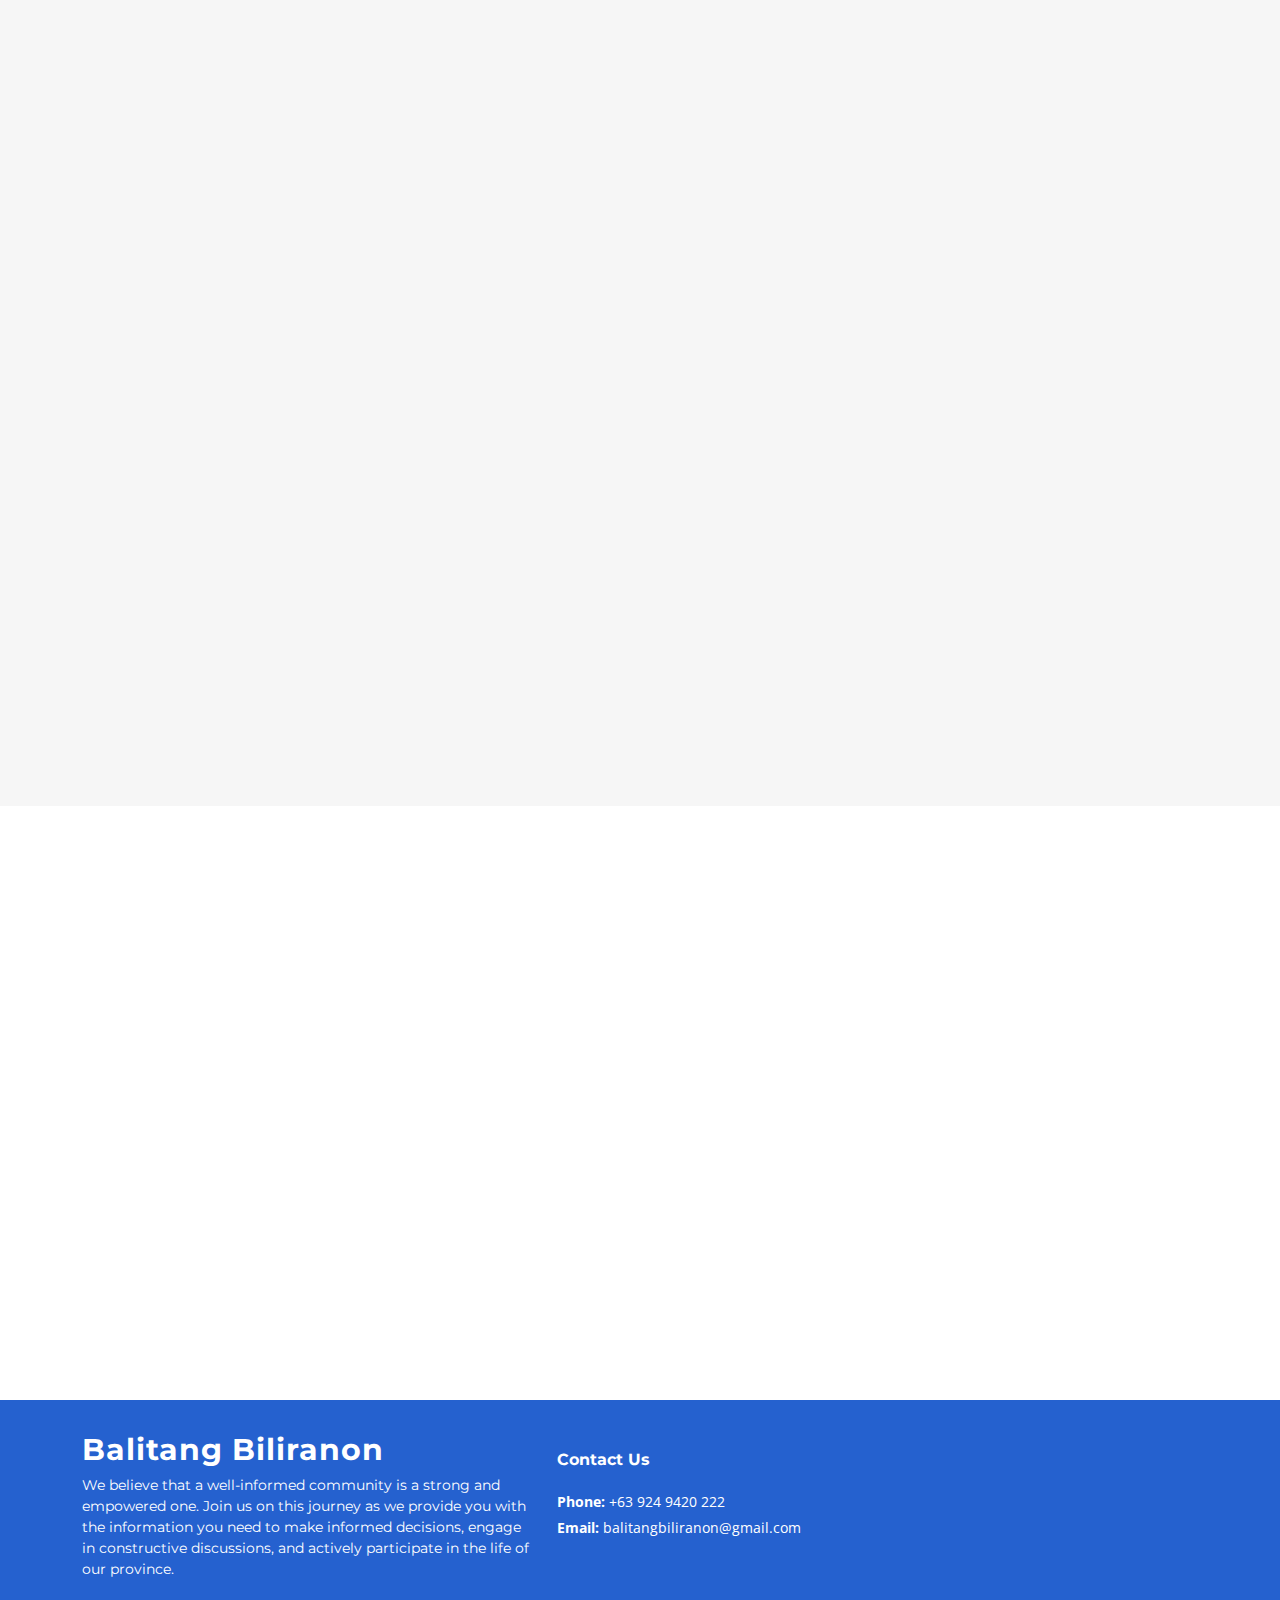
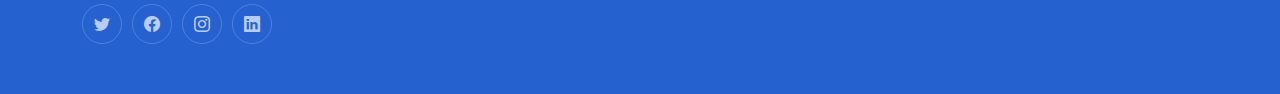
==== commit df24defe: "update" ====
--- a/index.html
+++ b/index.html
@@ -170,7 +170,7 @@
                       </a>
                     </div>
                   </div>
-                  <h3>Man, in drug watch list surrendered to the police</h3>
+                  <h3>LNHS wins most special awards in Bagasumbol Festival 2023</h3>
                   <p>
                     Naval, Biliran – Lucsoon National High School (LNHS) bags most special prizes in the 2023 Bagasumbol Festival title last October 7 at Biliran Province State University ...
                   </p>
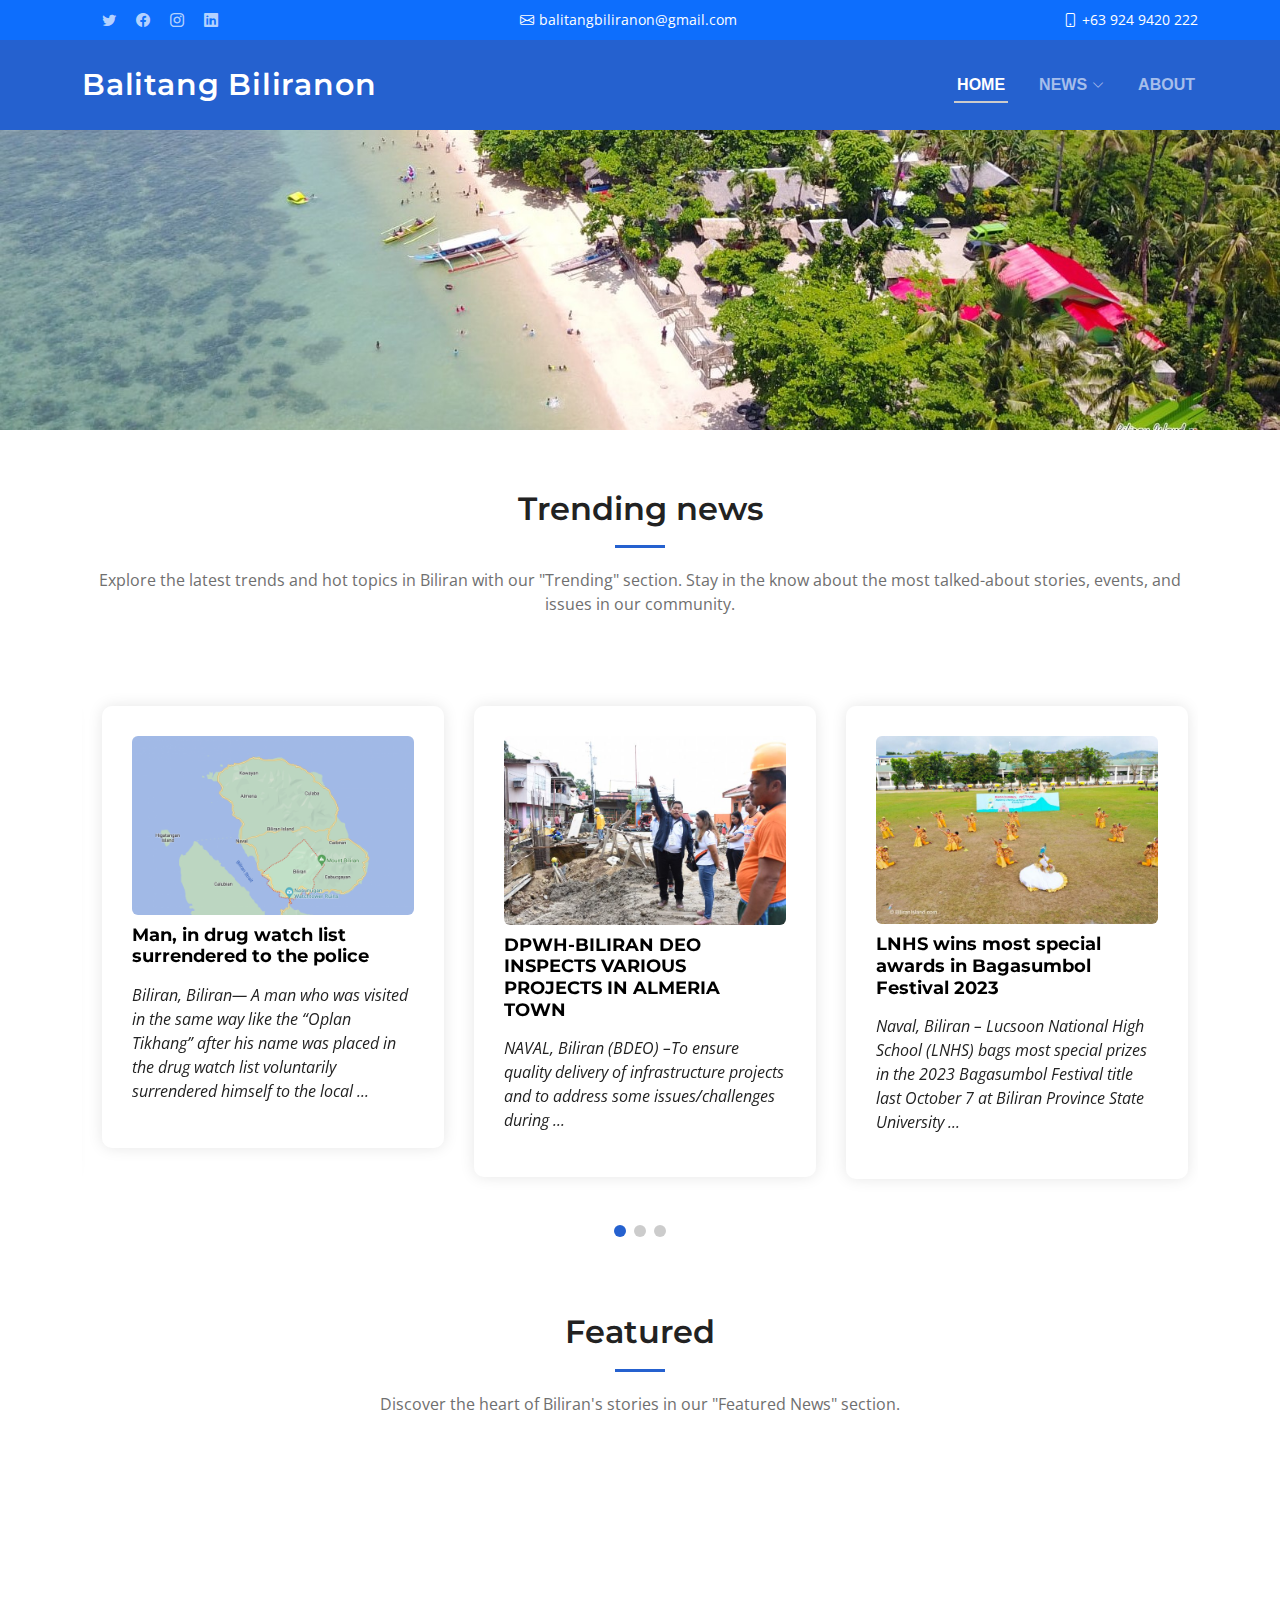
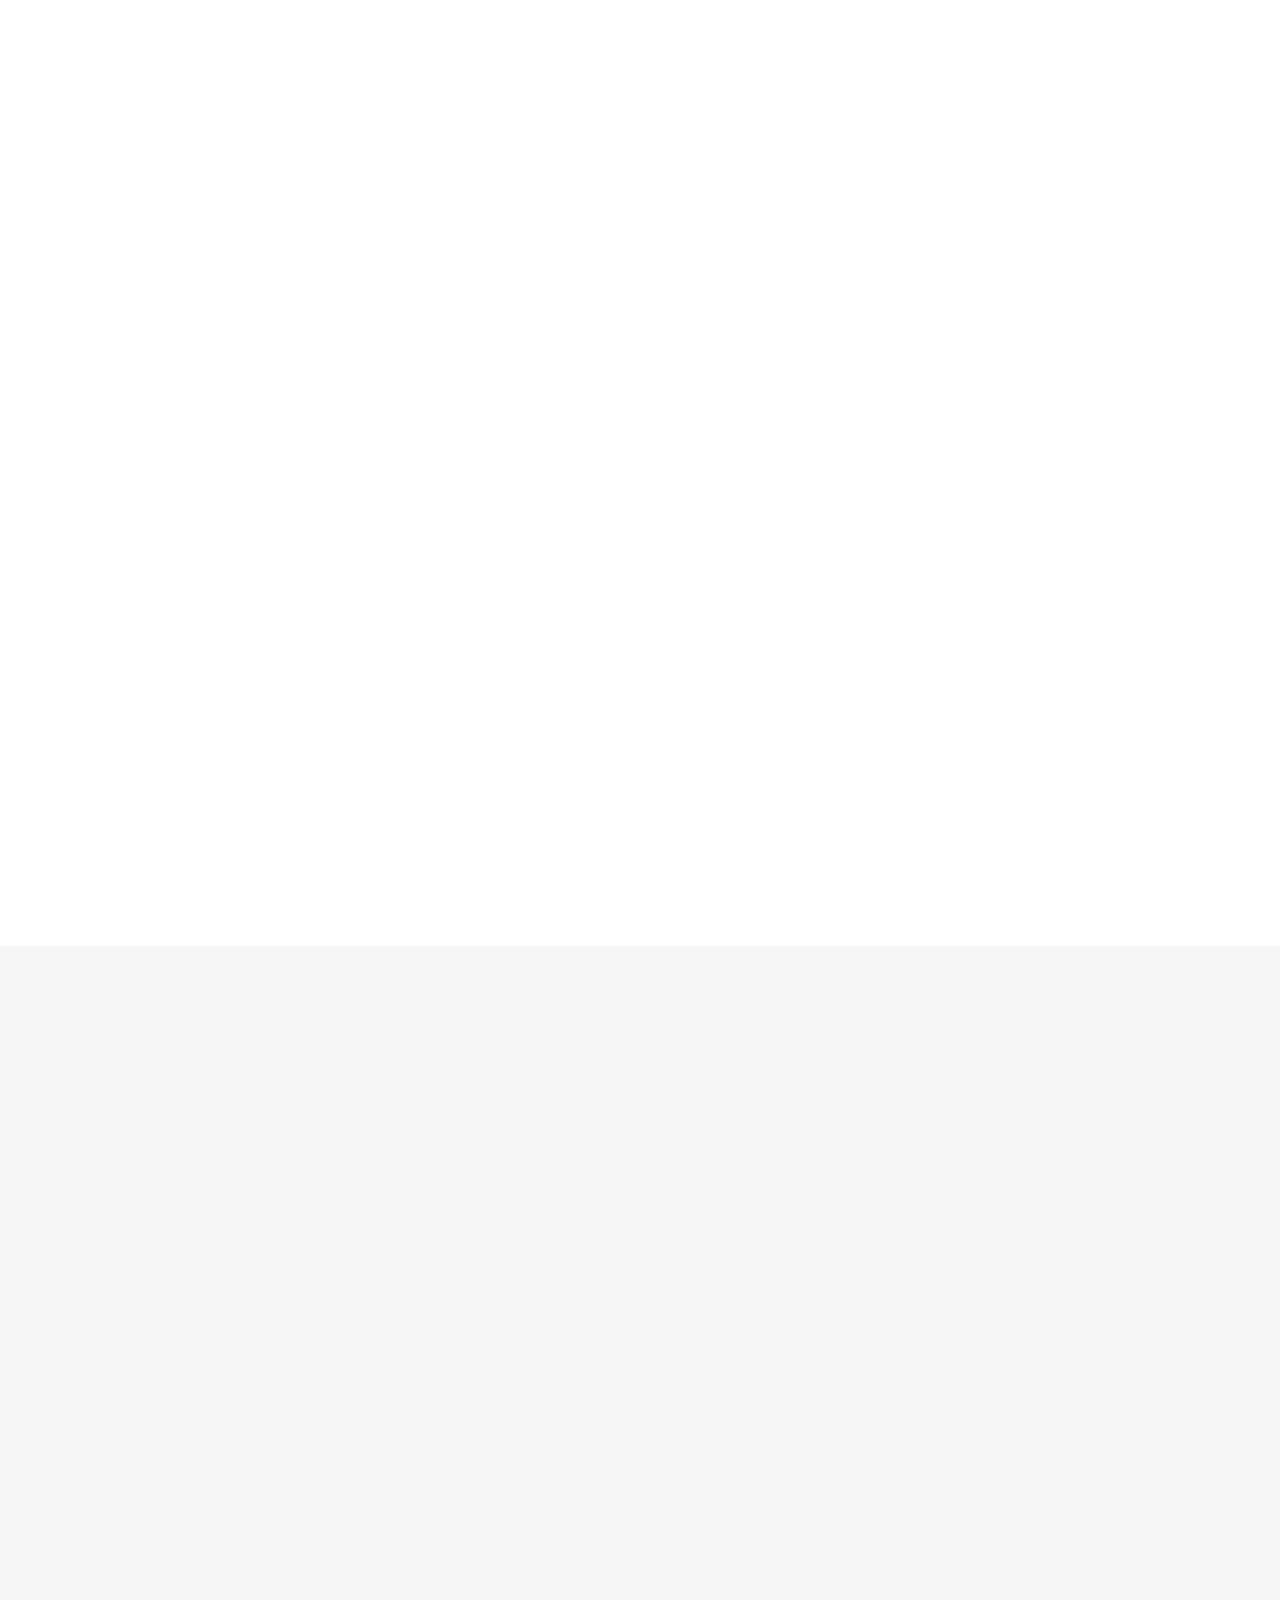
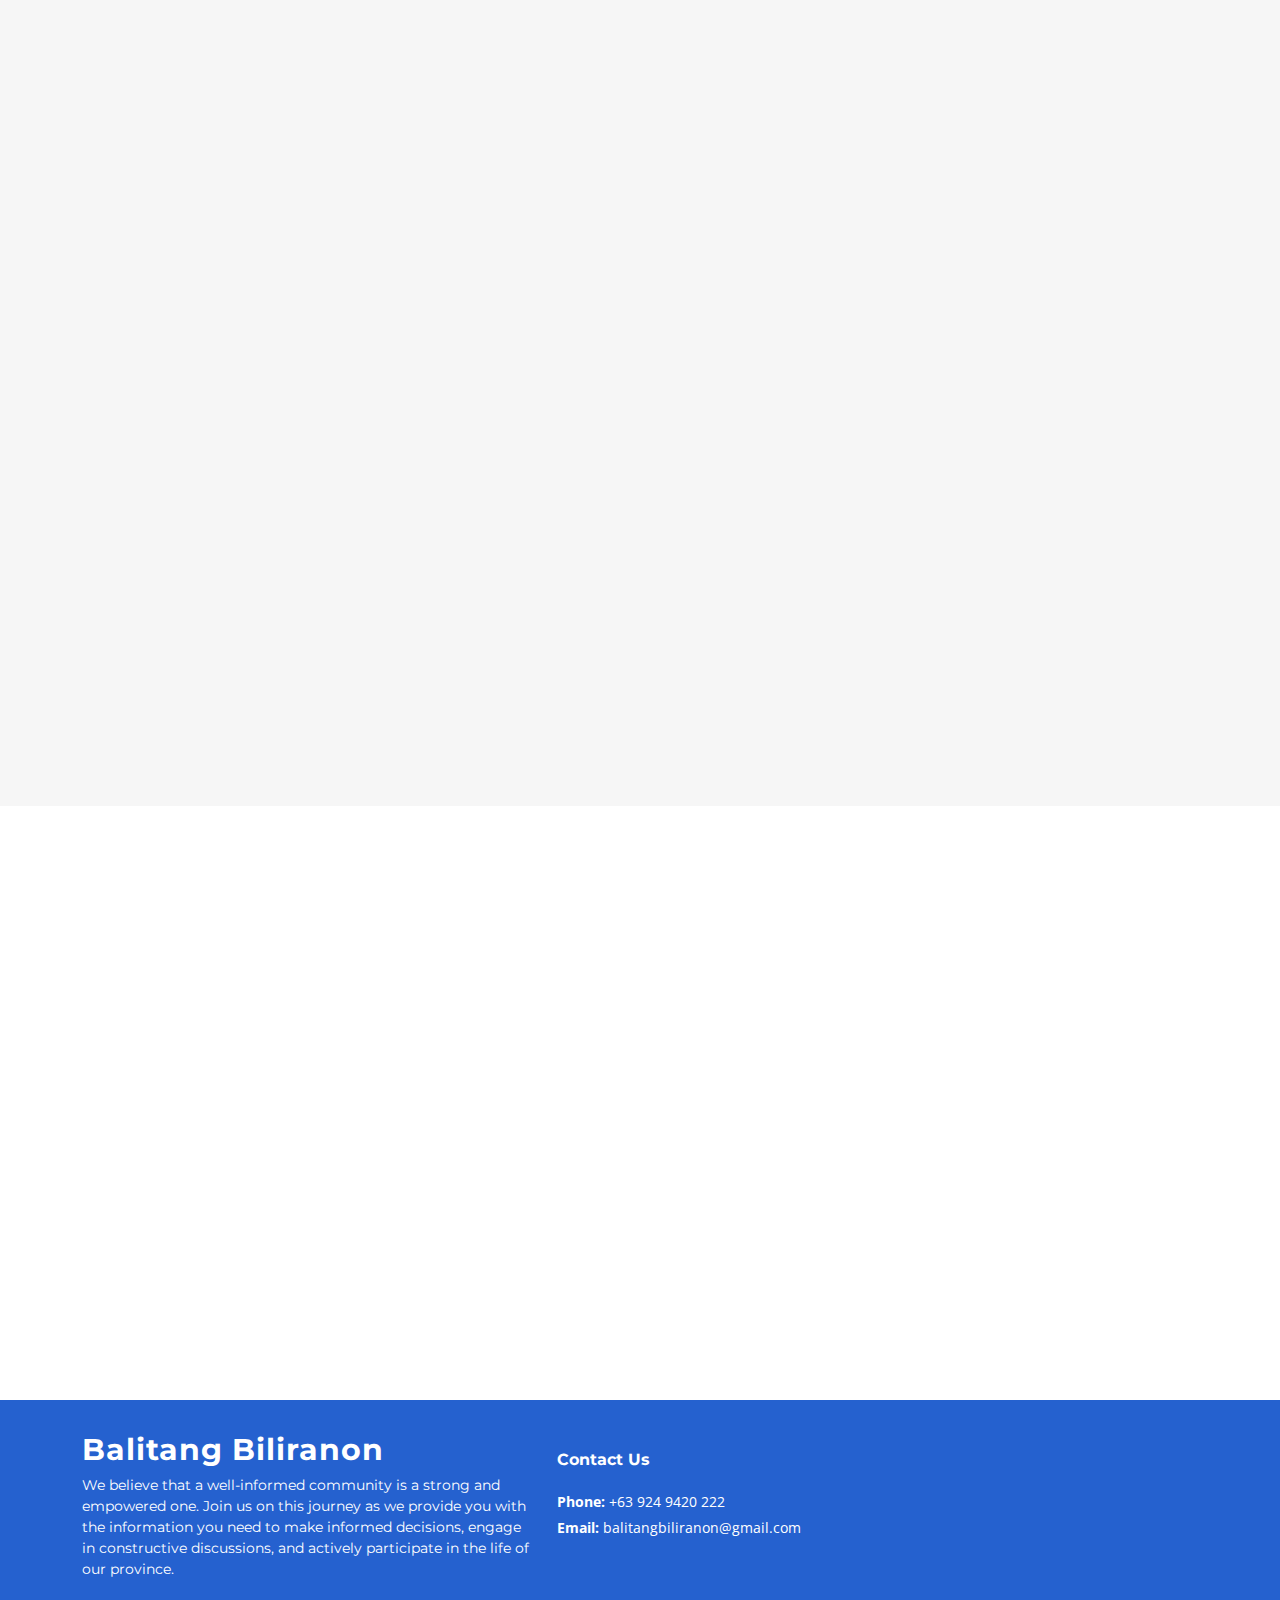
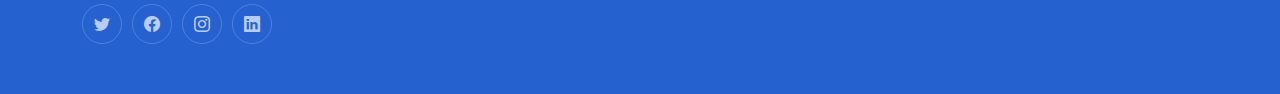
==== commit fee392d0: "update" ====
--- a/index.html
+++ b/index.html
@@ -71,16 +71,16 @@
      
       <nav id="navbar" class="navbar">
         <ul>
-          <li><a href="#home">Home</a></li>
+          <li><a href="#home">HOME</a></li>
          
-          <li class="dropdown"><a href="#"><span>News</span> <i class="bi bi-chevron-down dropdown-indicator"></i></a>
+          <li class="dropdown"><a href="#news"><span>NEWS</span> <i class="bi bi-chevron-down dropdown-indicator"></i></a>
             <ul>
-              <li><a href="#trending">Trending</a></li>
-              <li><a href="#featured">Featured News</a></li>
-              <li><a href="#news">All News</a></li>
+              <li><a href="#trending">TRENDING</a></li>
+              <li><a href="#featured">FEATURED News</a></li>
+              <li><a href="#news">ALL NEWS</a></li>
             </ul>
           </li>
-          <li><a href="#about">About</a></li>
+          <li><a href="#about">ABOUT</a></li>
         </ul>
       </nav><!-- .navbar -->
 
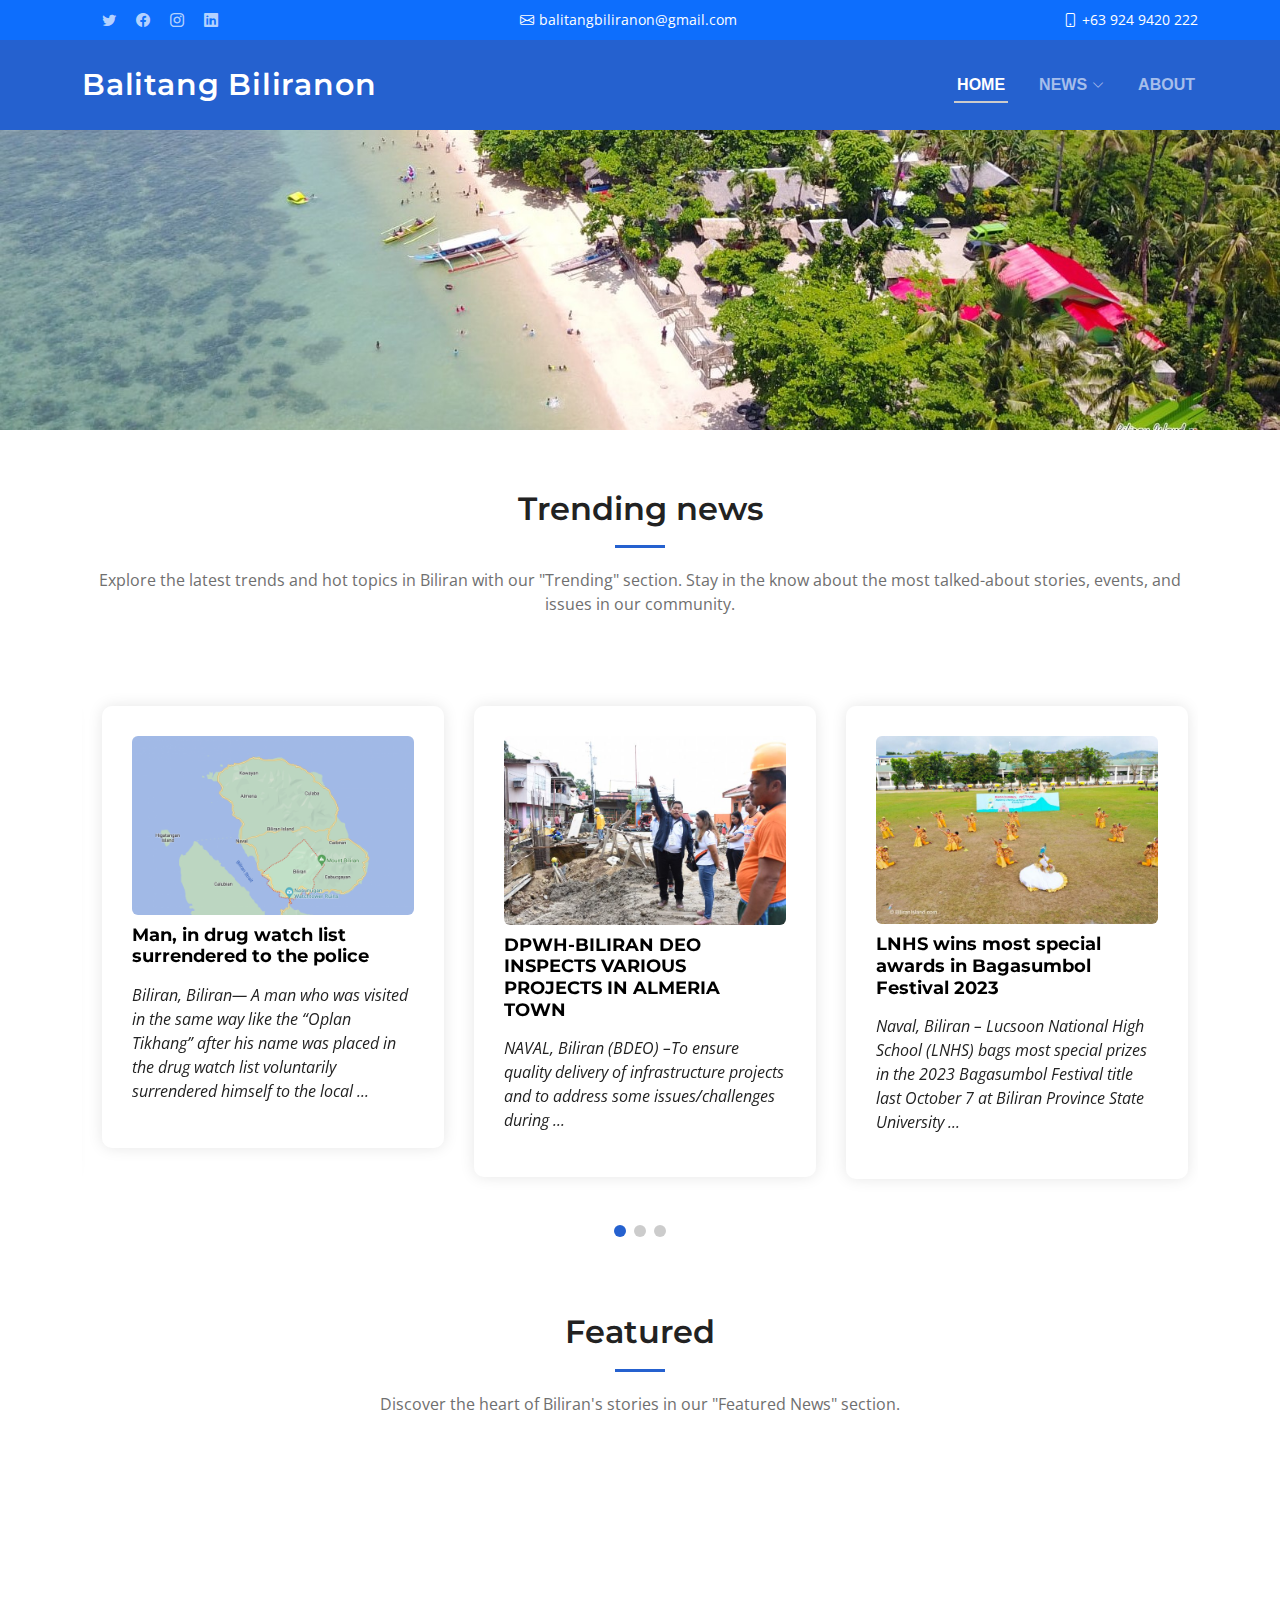
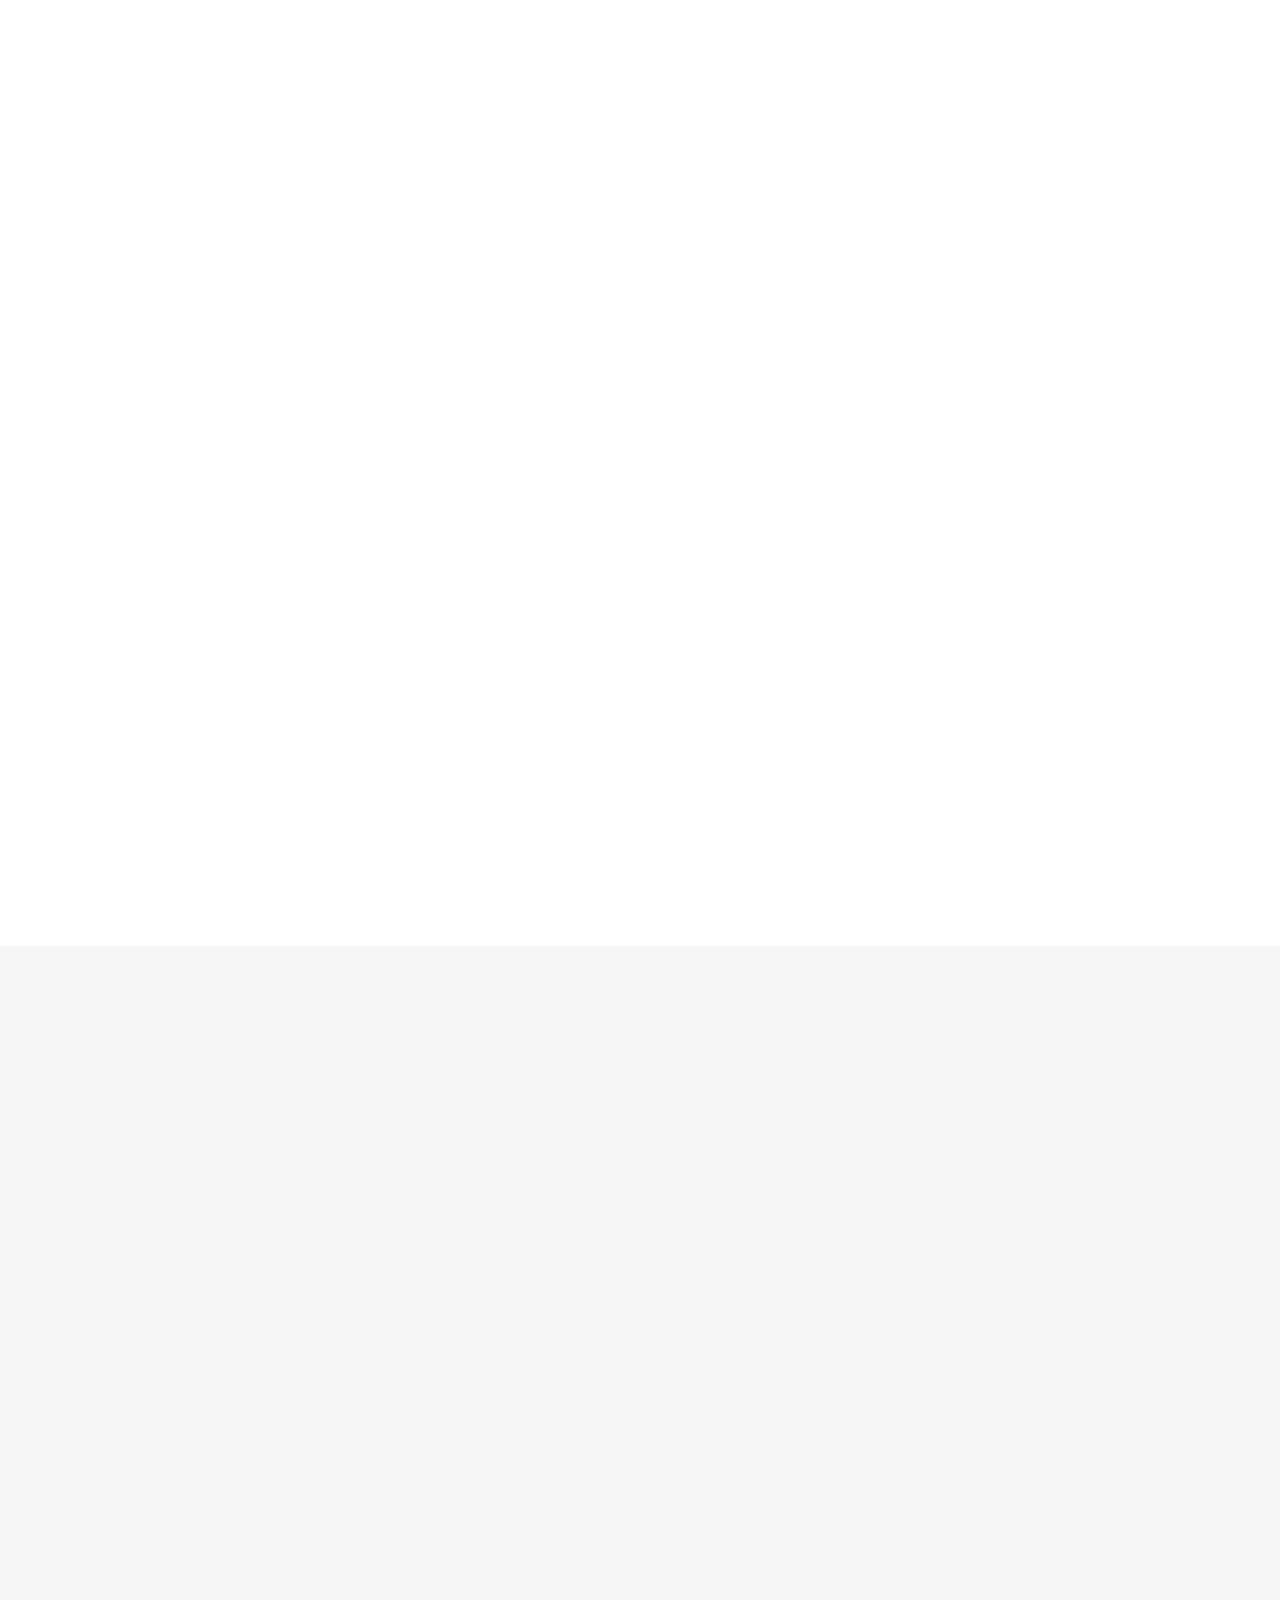
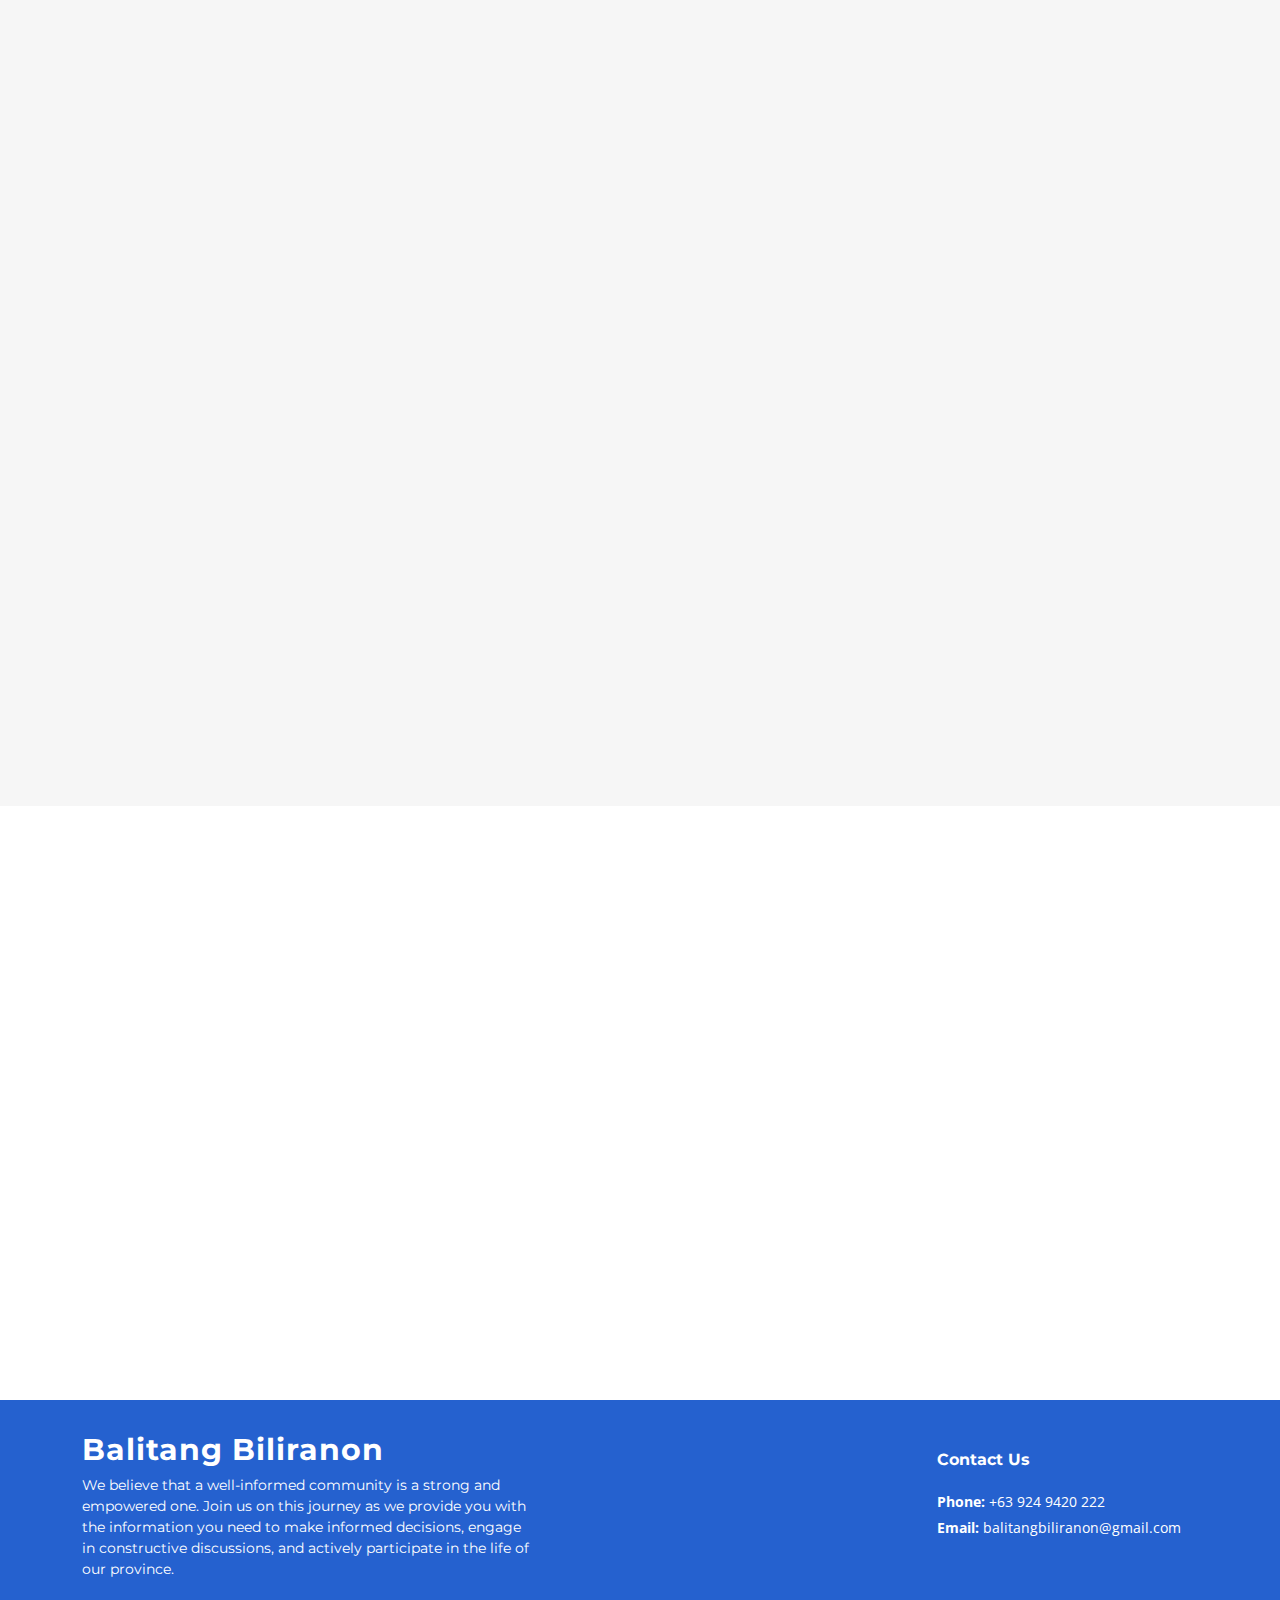
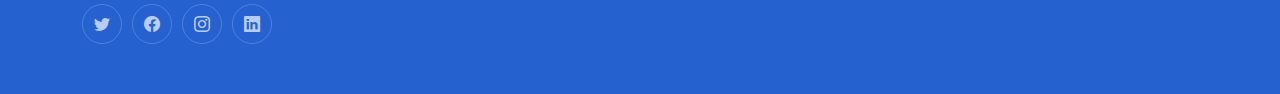
==== commit d7f4eec2: "update" ====
--- a/index.html
+++ b/index.html
@@ -5,7 +5,7 @@
   <meta charset="utf-8">
   <meta content="width=device-width, initial-scale=1.0" name="viewport">
 
-  <title>Balitan Biliranon</title>
+  <title>Balitang Biliranon</title>
   <meta content="" name="description">
   <meta content="" name="keywords">
 
@@ -76,7 +76,7 @@
           <li class="dropdown"><a href="#news"><span>NEWS</span> <i class="bi bi-chevron-down dropdown-indicator"></i></a>
             <ul>
               <li><a href="#trending">TRENDING</a></li>
-              <li><a href="#featured">FEATURED News</a></li>
+              <li><a href="#featured">FEATURED NEWS</a></li>
               <li><a href="#news">ALL NEWS</a></li>
             </ul>
           </li>
@@ -488,7 +488,7 @@
 
    
 
-        <div class="col-lg-3 col-md-12 footer-contact text-center text-md-start">
+        <div class="col-lg-3 col-md-12 footer-contact text-center text-md-start ms-auto">
           <h4>Contact Us</h4>
           <p>
             
